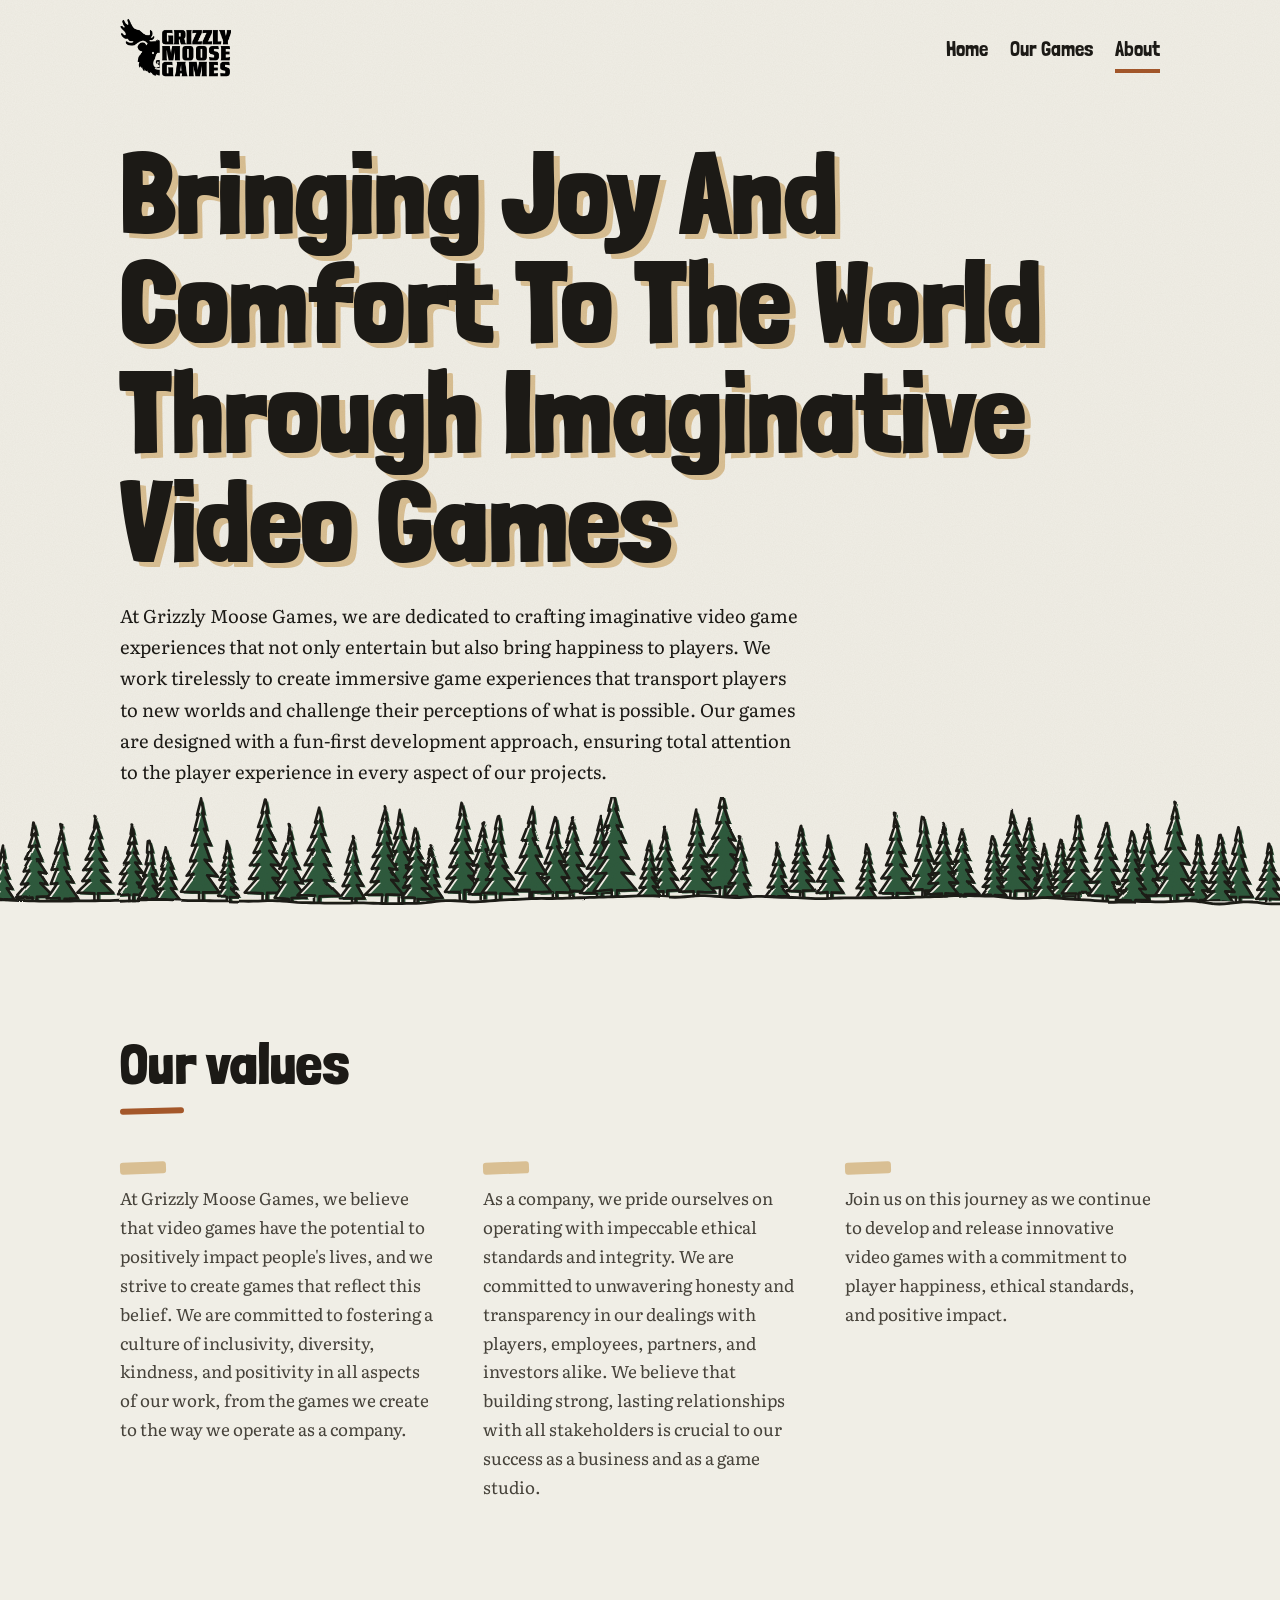
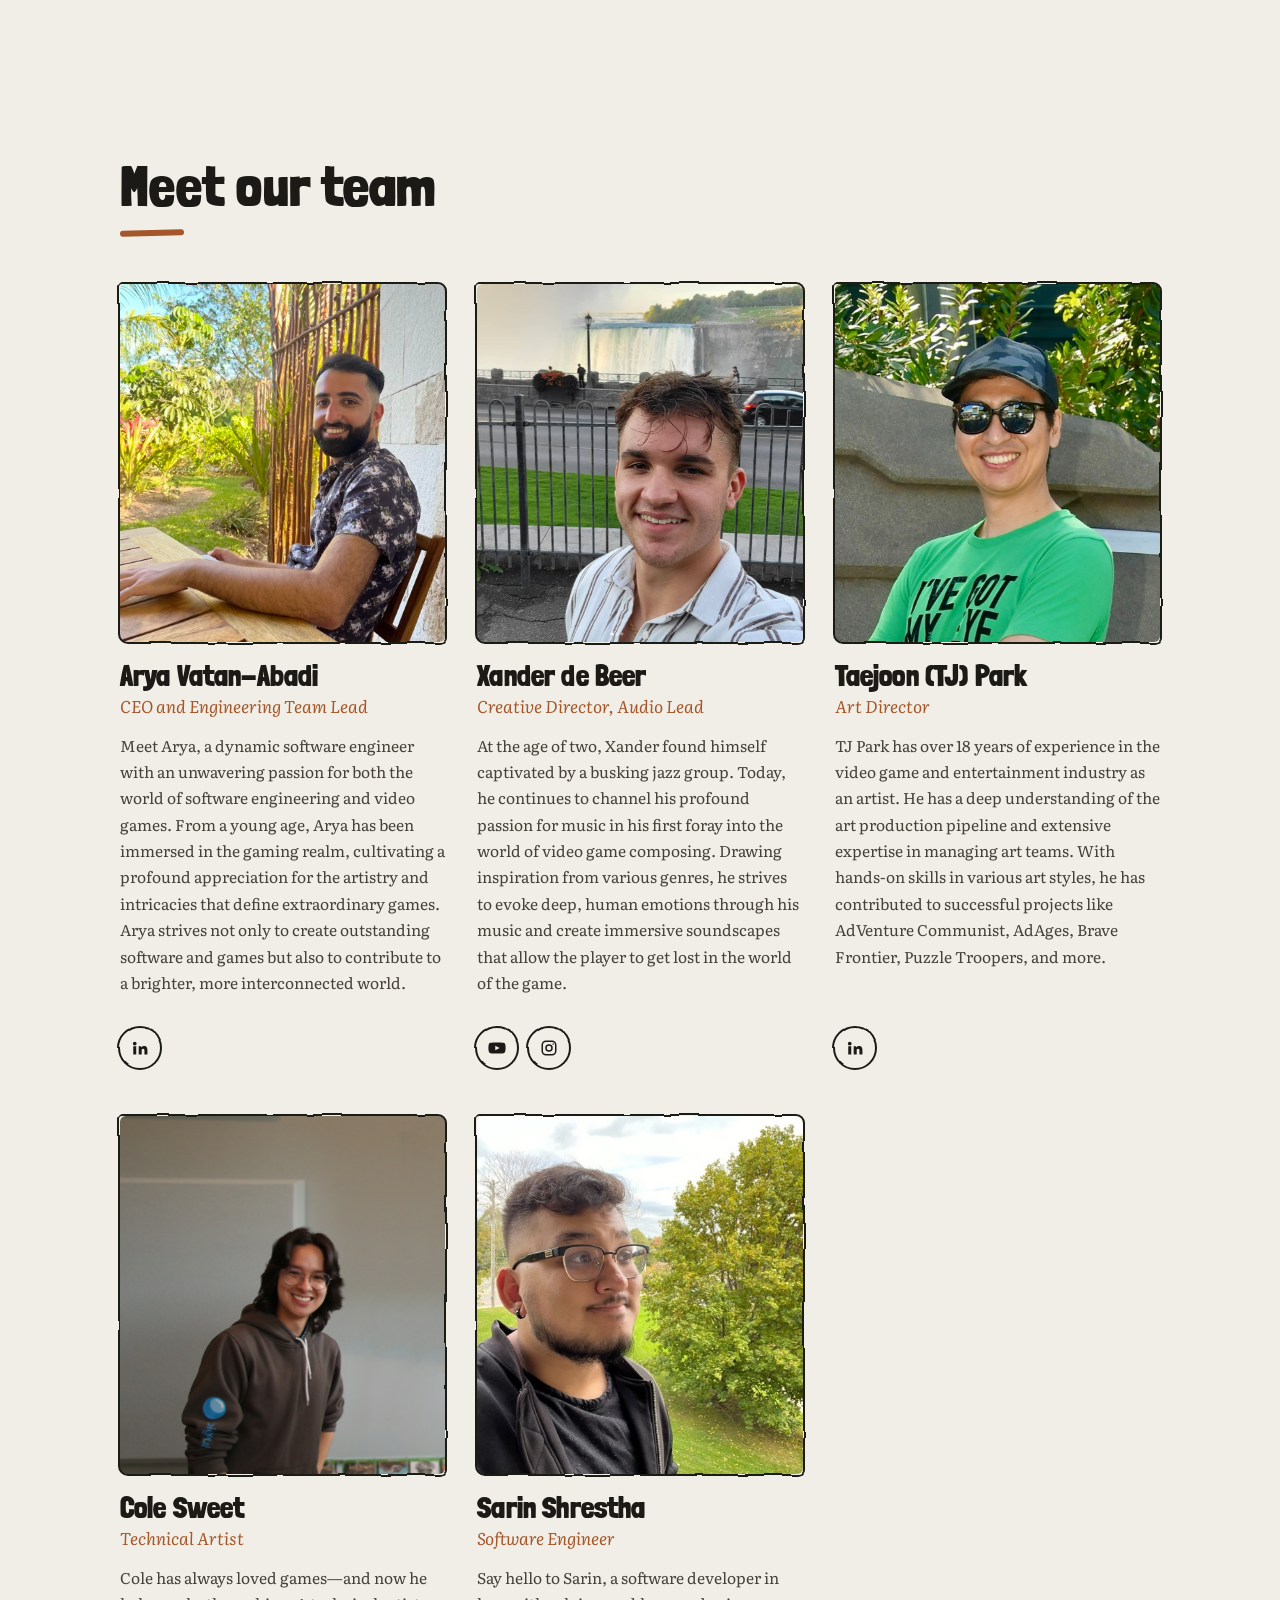
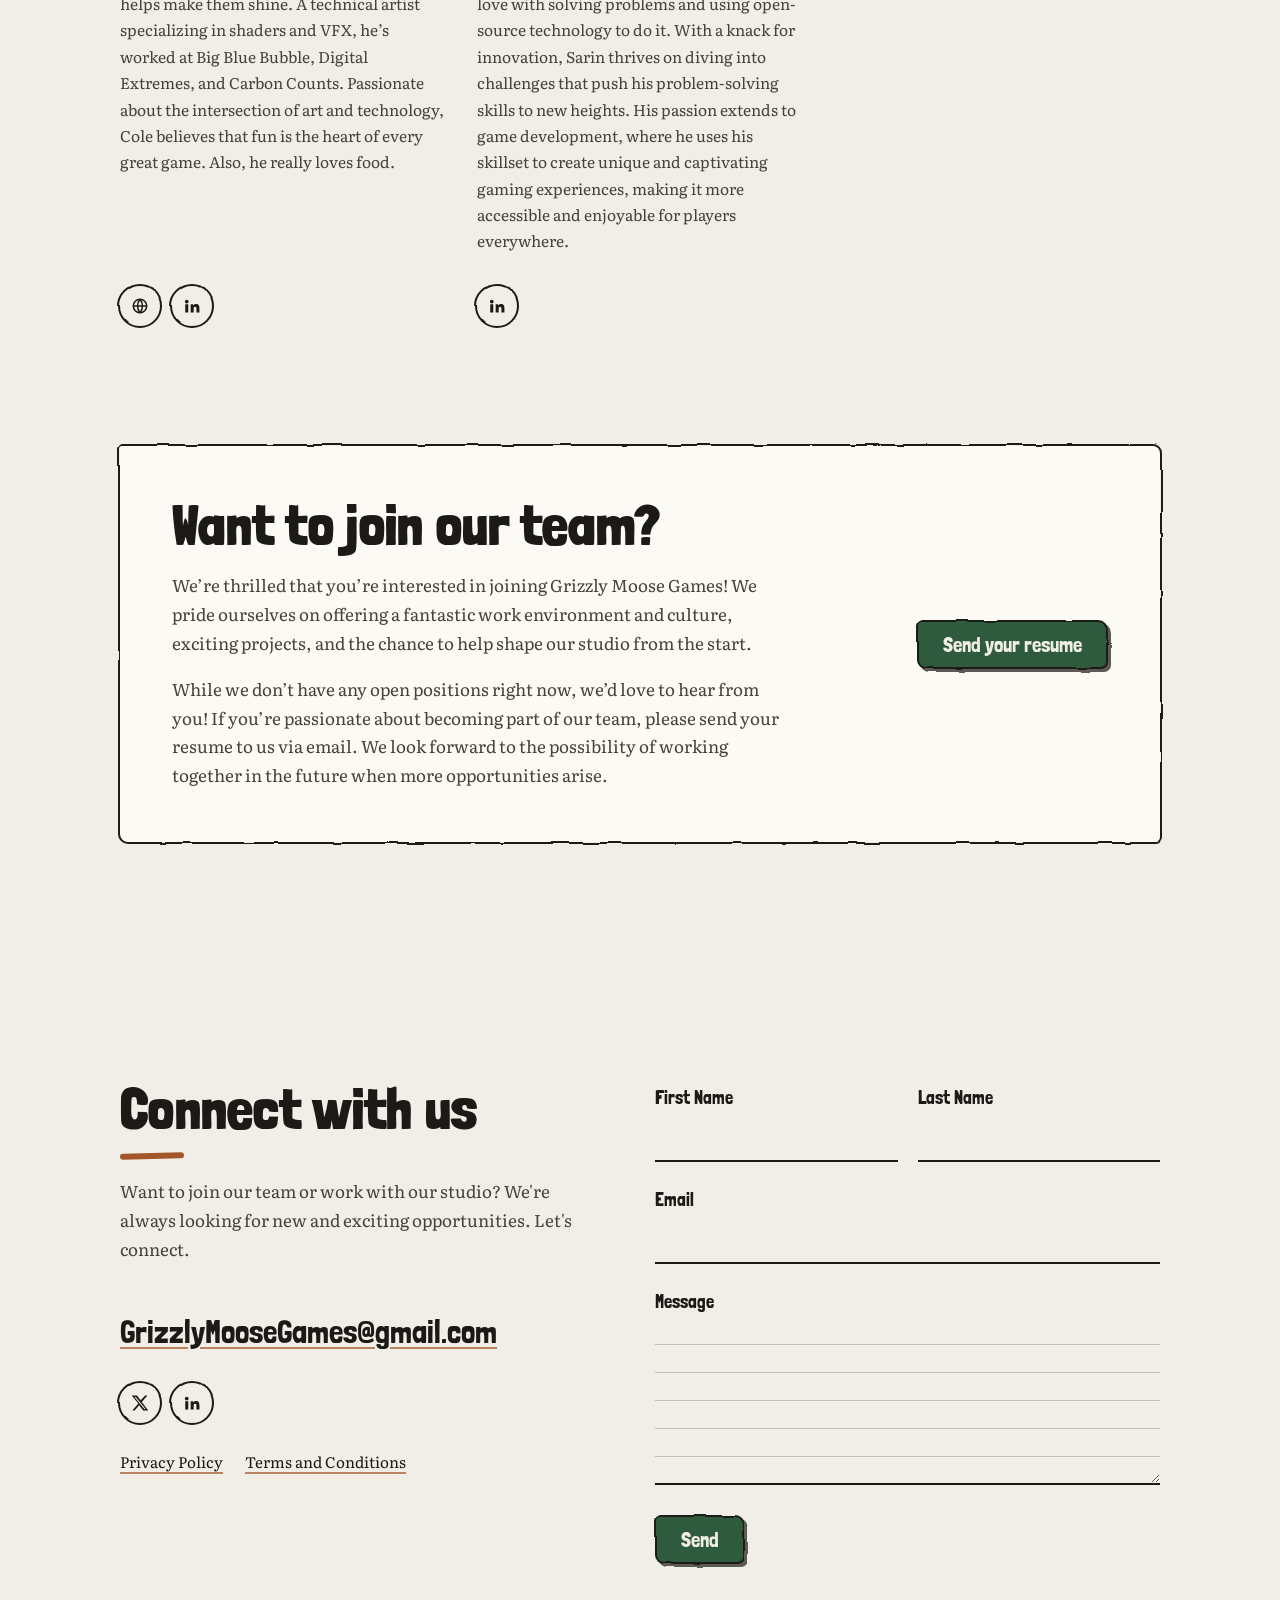
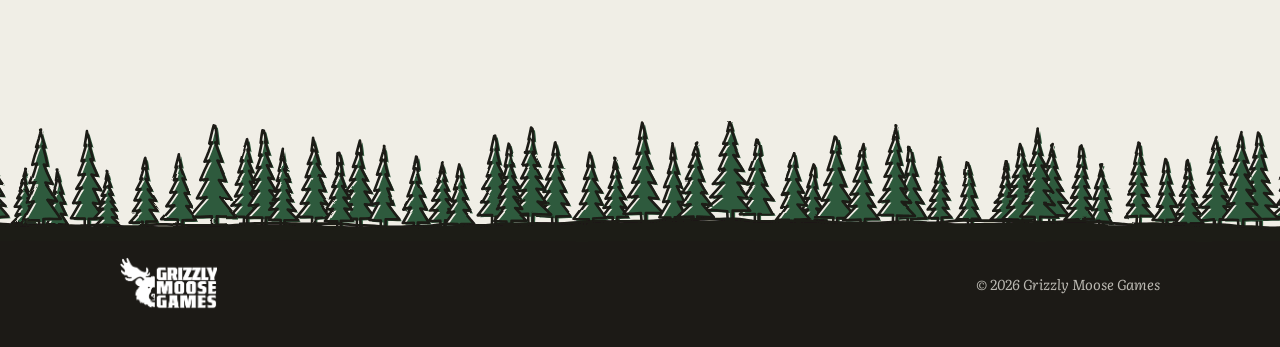
==== about.html @ a8cc690f "Add hand-drawn studio website Static HTML/CSS/JS rebuild of the Grizzly Moose Games site with all ex" ====
<!doctype html>
<html lang="en">
<head>
<meta charset="utf-8">
<meta name="viewport" content="width=device-width, initial-scale=1, viewport-fit=cover">
<title>About | Grizzly Moose Games</title>
<meta name="description" content="Meet the team behind Grizzly Moose Games and BioRogue.">
<link rel="icon" href="assets/img/gm-icon.png">
<link rel="preconnect" href="https://fonts.googleapis.com">
<link rel="preconnect" href="https://fonts.gstatic.com" crossorigin>
<link rel="stylesheet" href="https://fonts.googleapis.com/css2?family=Literata:ital,opsz,wght@0,7..72,400;1,7..72,400&family=Londrina+Solid:wght@400;900&display=swap">
<link rel="stylesheet" href="css/style.css">
</head>
<body>
<svg class="defs" aria-hidden="true" focusable="false">
  <filter id="wobble"><feTurbulence type="fractalNoise" baseFrequency="0.035" numOctaves="2" seed="4" result="n"/><feDisplacementMap in="SourceGraphic" in2="n" scale="3.5" xChannelSelector="R" yChannelSelector="G"/></filter>
  <filter id="wobble-soft"><feTurbulence type="fractalNoise" baseFrequency="0.02" numOctaves="2" seed="9" result="n"/><feDisplacementMap in="SourceGraphic" in2="n" scale="2.5" xChannelSelector="R" yChannelSelector="G"/></filter>
</svg>
<header class="site-header">
  <div class="wrap">
    <a class="brand" href="index.html"><img class="lockup" src="assets/img/gm-lockup.png" alt="Grizzly Moose Games" width="796" height="444"></a>
    <nav class="nav" aria-label="Main"><a href="index.html">Home</a><a href="games.html">Our Games</a><a href="about.html" aria-current="page">About</a></nav>
  </div>
</header>
<main>
<section class="page-hero">
  <canvas class="strip" data-draw="strip" data-ground="paper" data-seed="17" aria-hidden="true"></canvas>
  <div class="wrap">
    <h1 class="misprint">Bringing Joy And Comfort To The World Through Imaginative Video Games</h1>
    <p class="lede">At Grizzly Moose Games, we are dedicated to crafting imaginative video game experiences that not only entertain but also bring happiness to players. We work tirelessly to create immersive game experiences that transport players to new worlds and challenge their perceptions of what is possible. Our games are designed with a fun-first development approach, ensuring total attention to the player experience in every aspect of our projects.</p>
  </div>
</section>

<section class="section">
  <div class="wrap">
    <div class="section-head"><h2 class="squiggle">Our values</h2></div>
    <div class="values">
      <p>At Grizzly Moose Games, we believe that video games have the potential to positively impact people's lives, and we strive to create games that reflect this belief. We are committed to fostering a culture of inclusivity, diversity, kindness, and positivity in all aspects of our work, from the games we create to the way we operate as a company.</p>
      <p>As a company, we pride ourselves on operating with impeccable ethical standards and integrity. We are committed to unwavering honesty and transparency in our dealings with players, employees, partners, and investors alike. We believe that building strong, lasting relationships with all stakeholders is crucial to our success as a business and as a game studio.</p>
      <p>Join us on this journey as we continue to develop and release innovative video games with a commitment to player happiness, ethical standards, and positive impact.</p>
    </div>
  </div>
</section>

<section class="section">
  <div class="wrap">
    <div class="section-head"><h2 class="squiggle">Meet our team</h2></div>
    <div class="team">
      <article class="member">
        <div class="member-photo ink"><img src="assets/img/team-arya.jpg" alt="Arya Vatan-Abadi" loading="lazy"></div>
        <h3>Arya Vatan-Abadi</h3><div class="role">CEO and Engineering Team Lead</div><p>Meet Arya, a dynamic software engineer with an unwavering passion for both the world of software engineering and video games. From a young age, Arya has been immersed in the gaming realm, cultivating a profound appreciation for the artistry and intricacies that define extraordinary games. Arya strives not only to create outstanding software and games but also to contribute to a brighter, more interconnected world.</p>
        <div class="socials"><a class="ink" href="https://www.linkedin.com/in/aryavatanabadi/" target="_blank" rel="noopener" aria-label="LinkedIn"><svg viewBox="0 0 24 24" fill="currentColor" aria-hidden="true"><path d="M4.98 3.5a2.5 2.5 0 1 1 0 5 2.5 2.5 0 0 1 0-5ZM3 9.75h4v11H3v-11Zm6.5 0h3.8v1.5h.05c.53-.95 1.83-1.95 3.77-1.95 4.03 0 4.78 2.55 4.78 5.87v5.58h-4v-4.95c0-1.18-.02-2.7-1.7-2.7-1.7 0-1.95 1.28-1.95 2.6v5.05h-4v-11Z"/></svg></a></div>
      </article>
      <article class="member">
        <div class="member-photo ink"><img src="assets/img/team-xander.png" alt="Xander de Beer" loading="lazy"></div>
        <h3>Xander de Beer</h3><div class="role">Creative Director, Audio Lead</div><p>At the age of two, Xander found himself captivated by a busking jazz group. Today, he continues to channel his profound passion for music in his first foray into the world of video game composing. Drawing inspiration from various genres, he strives to evoke deep, human emotions through his music and create immersive soundscapes that allow the player to get lost in the world of the game.</p>
        <div class="socials"><a class="ink" href="https://www.youtube.com/channel/UC2Bk8kvkCJCMJzEt7IFEXAg" target="_blank" rel="noopener" aria-label="YouTube"><svg viewBox="0 0 24 24" fill="currentColor" aria-hidden="true"><path d="M23 7.2a3 3 0 0 0-2.1-2.1C19 4.6 12 4.6 12 4.6s-7 0-8.9.5A3 3 0 0 0 1 7.2 31 31 0 0 0 .5 12a31 31 0 0 0 .5 4.8 3 3 0 0 0 2.1 2.1c1.9.5 8.9.5 8.9.5s7 0 8.9-.5a3 3 0 0 0 2.1-2.1c.4-1.6.5-4.8.5-4.8s0-3.2-.5-4.8ZM9.7 15V9l5.8 3-5.8 3Z"/></svg></a><a class="ink" href="https://www.instagram.com/xanderdebeer/" target="_blank" rel="noopener" aria-label="Instagram"><svg viewBox="0 0 24 24" fill="none" stroke="currentColor" stroke-width="2" aria-hidden="true"><rect x="3" y="3" width="18" height="18" rx="5"/><circle cx="12" cy="12" r="4"/><circle cx="17.5" cy="6.5" r="1" fill="currentColor" stroke="none"/></svg></a></div>
      </article>
      <article class="member">
        <div class="member-photo ink"><img src="assets/img/team-tj.jpg" alt="Taejoon (TJ) Park" loading="lazy"></div>
        <h3>Taejoon (TJ) Park</h3><div class="role">Art Director</div><p>TJ Park has over 18 years of experience in the video game and entertainment industry as an artist. He has a deep understanding of the art production pipeline and extensive expertise in managing art teams. With hands-on skills in various art styles, he has contributed to successful projects like AdVenture Communist, AdAges, Brave Frontier, Puzzle Troopers, and more.</p>
        <div class="socials"><a class="ink" href="https://www.linkedin.com/in/taejoon-park-90884813/" target="_blank" rel="noopener" aria-label="LinkedIn"><svg viewBox="0 0 24 24" fill="currentColor" aria-hidden="true"><path d="M4.98 3.5a2.5 2.5 0 1 1 0 5 2.5 2.5 0 0 1 0-5ZM3 9.75h4v11H3v-11Zm6.5 0h3.8v1.5h.05c.53-.95 1.83-1.95 3.77-1.95 4.03 0 4.78 2.55 4.78 5.87v5.58h-4v-4.95c0-1.18-.02-2.7-1.7-2.7-1.7 0-1.95 1.28-1.95 2.6v5.05h-4v-11Z"/></svg></a></div>
      </article>
      <article class="member">
        <div class="member-photo ink"><img src="assets/img/team-cole.png" alt="Cole Sweet" loading="lazy"></div>
        <h3>Cole Sweet</h3><div class="role">Technical Artist</div><p>Cole has always loved games&mdash;and now he helps make them shine. A technical artist specializing in shaders and VFX, he&rsquo;s worked at Big Blue Bubble, Digital Extremes, and Carbon Counts. Passionate about the intersection of art and technology, Cole believes that fun is the heart of every great game. Also, he really loves food.</p>
        <div class="socials"><a class="ink" href="https://www.colesweet.ca/" target="_blank" rel="noopener" aria-label="Website"><svg viewBox="0 0 24 24" fill="none" stroke="currentColor" stroke-width="2" aria-hidden="true"><circle cx="12" cy="12" r="9"/><path d="M3 12h18M12 3a14 14 0 0 1 0 18M12 3a14 14 0 0 0 0 18"/></svg></a><a class="ink" href="https://www.linkedin.com/in/cole-sweet/" target="_blank" rel="noopener" aria-label="LinkedIn"><svg viewBox="0 0 24 24" fill="currentColor" aria-hidden="true"><path d="M4.98 3.5a2.5 2.5 0 1 1 0 5 2.5 2.5 0 0 1 0-5ZM3 9.75h4v11H3v-11Zm6.5 0h3.8v1.5h.05c.53-.95 1.83-1.95 3.77-1.95 4.03 0 4.78 2.55 4.78 5.87v5.58h-4v-4.95c0-1.18-.02-2.7-1.7-2.7-1.7 0-1.95 1.28-1.95 2.6v5.05h-4v-11Z"/></svg></a></div>
      </article>
      <article class="member">
        <div class="member-photo ink"><img src="assets/img/team-sarin.jpg" alt="Sarin Shrestha" loading="lazy"></div>
        <h3>Sarin Shrestha</h3><div class="role">Software Engineer</div><p>Say hello to Sarin, a software developer in love with solving problems and using open-source technology to do it. With a knack for innovation, Sarin thrives on diving into challenges that push his problem-solving skills to new heights. His passion extends to game development, where he uses his skillset to create unique and captivating gaming experiences, making it more accessible and enjoyable for players everywhere.</p>
        <div class="socials"><a class="ink" href="https://www.linkedin.com/in/sarinshrestha/" target="_blank" rel="noopener" aria-label="LinkedIn"><svg viewBox="0 0 24 24" fill="currentColor" aria-hidden="true"><path d="M4.98 3.5a2.5 2.5 0 1 1 0 5 2.5 2.5 0 0 1 0-5ZM3 9.75h4v11H3v-11Zm6.5 0h3.8v1.5h.05c.53-.95 1.83-1.95 3.77-1.95 4.03 0 4.78 2.55 4.78 5.87v5.58h-4v-4.95c0-1.18-.02-2.7-1.7-2.7-1.7 0-1.95 1.28-1.95 2.6v5.05h-4v-11Z"/></svg></a></div>
      </article>
    </div>
  </div>
</section>

<section class="section" style="padding-top:0">
  <div class="wrap">
    <div class="join-box ink">
      <div>
        <h2>Want to join our team?</h2>
        <p>We&rsquo;re thrilled that you&rsquo;re interested in joining Grizzly Moose Games! We pride ourselves on offering a fantastic work environment and culture, exciting projects, and the chance to help shape our studio from the start.</p>
        <p>While we don&rsquo;t have any open positions right now, we&rsquo;d love to hear from you! If you&rsquo;re passionate about becoming part of our team, please send your resume to us via email. We look forward to the possibility of working together in the future when more opportunities arise.</p>
      </div>
      <a class="btn" href="mailto:GrizzlyMooseGames@gmail.com?subject=Resume">Send your resume</a>
    </div>
  </div>
</section>
</main>
<section class="section" id="contact">
  <div class="wrap contact">
    <div>
      <h2 class="squiggle">Connect with us</h2>
      <p style="margin-top:18px">Want to join our team or work with our studio? We're always looking for new and exciting opportunities. Let's connect.</p>
      <a class="contact-email" href="mailto:GrizzlyMooseGames@gmail.com">GrizzlyMooseGames@gmail.com</a>
      <div class="socials"><a class="ink" href="https://twitter.com/TheGrizzlyMoose" target="_blank" rel="noopener" aria-label="X / Twitter"><svg viewBox="0 0 24 24" fill="currentColor" aria-hidden="true"><path d="M18.9 2H22l-7.6 8.7L23 22h-6.8l-5.3-6.9L4.8 22H1.7l8.1-9.3L1 2h7l4.8 6.3L18.9 2Zm-1.2 18h1.7L6.4 3.9H4.6L17.7 20Z"/></svg></a><a class="ink" href="https://www.linkedin.com/company/grizzly-moose-games/" target="_blank" rel="noopener" aria-label="LinkedIn"><svg viewBox="0 0 24 24" fill="currentColor" aria-hidden="true"><path d="M4.98 3.5a2.5 2.5 0 1 1 0 5 2.5 2.5 0 0 1 0-5ZM3 9.75h4v11H3v-11Zm6.5 0h3.8v1.5h.05c.53-.95 1.83-1.95 3.77-1.95 4.03 0 4.78 2.55 4.78 5.87v5.58h-4v-4.95c0-1.18-.02-2.7-1.7-2.7-1.7 0-1.95 1.28-1.95 2.6v5.05h-4v-11Z"/></svg></a></div>
      <div class="legal">
        <a href="https://drive.google.com/file/d/1nduabUN6V4QkfS0KIW_CZJ2iCi3Cf-N0/view?usp=sharing" target="_blank" rel="noopener">Privacy Policy</a>
        <a href="https://drive.google.com/file/d/1UUNl7Hhsi6tNqllL0GQW7Ek-KekqwpAL/view?usp=sharing" target="_blank" rel="noopener">Terms and Conditions</a>
      </div>
    </div>
    <form class="contact-form" data-form="contact">
      <div><label for="cf-first">First Name</label><input class="field" id="cf-first" name="first" autocomplete="given-name"></div>
      <div><label for="cf-last">Last Name</label><input class="field" id="cf-last" name="last" autocomplete="family-name"></div>
      <div class="full"><label for="cf-email">Email</label><input class="field" id="cf-email" name="email" type="email" required autocomplete="email"></div>
      <div class="full"><label for="cf-msg">Message</label><textarea class="field" id="cf-msg" name="message" required></textarea></div>
      <div class="full"><button class="btn" type="submit">Send</button><p class="form-note" role="status"></p></div>
    </form>
  </div>
</section>
<footer class="site-footer">
  <canvas class="strip" data-draw="strip" data-ground="ink" data-seed="31" aria-hidden="true"></canvas>
  <div class="footer-base">
    <div class="wrap">
      <a class="brand" href="index.html"><img class="lockup" src="assets/img/gm-lockup.png" alt="Grizzly Moose Games" width="796" height="444"></a>
      <small>&copy; <span id="year">2026</span> Grizzly Moose Games</small>
    </div>
  </div>
</footer>
<script src="js/main.js"></script>
</body>
</html>
---- css/style.css ----
/* Grizzly Moose Games — inked field sketchbook
   Layout: paper ground, black ink outlines and flat spot colours printed slightly
   off-register, taken from the hand-drawn moose logo. One look, light only. */

:root {
  color-scheme: light;
  --paper: #f0eee6;
  --paper-2: #e5e2d4;
  --ink: #1c1a16;
  --ink-soft: #46423a;
  --spruce: #2e5a3c;
  --spruce-light: #7fa67a;
  --mountain: #a9bdb8;
  --snow: #fbfaf4;
  --antler: #d9bf93;
  --rust: #a4572a;

  --display: "Londrina Solid", "Arial Black", Impact, sans-serif;
  --body: "Literata", Georgia, "Times New Roman", serif;

  --max: 1120px;
  --gutter: clamp(16px, 4vw, 40px);
  --scene: clamp(220px, 32vw, 400px);
}

*, *::before, *::after { box-sizing: border-box; }

body {
  margin: 0;
  background: var(--paper);
  color: var(--ink);
  font-family: var(--body);
  font-size: 1.0625rem;
  line-height: 1.7;
  overflow-x: hidden;
}

/* Paper grain */
body::after {
  content: ""; position: fixed; inset: 0; pointer-events: none; z-index: 100;
  opacity: 0.18; mix-blend-mode: multiply;
  background-image: url("data:image/svg+xml,%3Csvg xmlns='http://www.w3.org/2000/svg' width='240' height='240'%3E%3Cfilter id='p'%3E%3CfeTurbulence type='fractalNoise' baseFrequency='0.9' numOctaves='2' stitchTiles='stitch'/%3E%3CfeColorMatrix values='0 0 0 0 0.5 0 0 0 0 0.45 0 0 0 0 0.38 0 0 0 0.55 0'/%3E%3C/filter%3E%3Crect width='100%25' height='100%25' filter='url(%23p)'/%3E%3C/svg%3E");
}

.defs { position: absolute; width: 0; height: 0; }

img { max-width: 100%; height: auto; display: block; }
a { color: var(--ink); text-decoration: underline; text-decoration-color: color-mix(in srgb, var(--rust) 70%, transparent); text-decoration-thickness: 2px; text-underline-offset: 4px; }
a:hover { color: var(--rust); }
:focus-visible { outline: 3px solid var(--rust); outline-offset: 3px; }

.wrap { width: 100%; max-width: var(--max); margin: 0 auto; padding-inline: var(--gutter); }

/* ---------- Type ---------- */
h1, h2, h3 { font-family: var(--display); font-weight: 900; line-height: 0.95; margin: 0; text-wrap: balance; letter-spacing: 0.005em; }
h1 { font-size: clamp(3.4rem, 10vw, 7.2rem); }
h2 { font-size: clamp(2.4rem, 5.5vw, 3.6rem); }
h3 { font-size: clamp(1.5rem, 2.4vw, 1.85rem); font-weight: 400; }
p { margin: 0 0 1em; color: var(--ink-soft); max-width: 62ch; }
p:last-child { margin-bottom: 0; }

/* Spot colour printed a hair off the black, like the logo */
.misprint { text-shadow: 0.05em 0.045em 0 var(--antler); }

/* Hand-drawn squiggle under section headings */
.squiggle::after {
  content: ""; display: block; width: 64px; height: 6px; margin-top: 16px;
  background: var(--rust); border-radius: 3px; transform: rotate(-1.5deg);
}

/* Hand-inked outline: the border lives on a pseudo-element run through the wobble filter */
.ink { position: relative; }
.ink::before {
  content: ""; position: absolute; inset: -2px; pointer-events: none; z-index: 2;
  border: 2.5px solid var(--ink); border-radius: 5px 9px 6px 10px;
  filter: url(#wobble);
}

/* ---------- Header ---------- */
.site-header { position: relative; z-index: 5; padding-top: env(safe-area-inset-top, 0px); }
.site-header .wrap { display: flex; align-items: center; justify-content: space-between; flex-wrap: wrap; gap: 6px 24px; padding-block: 18px; }
.brand { display: flex; align-items: center; gap: 10px; color: var(--ink); text-decoration: none; }
.brand img { width: 52px; height: 52px; }
.brand span { font-family: var(--display); font-weight: 900; font-size: 1.5rem; line-height: 1; }
.brand:hover { color: var(--ink); }

.nav { display: flex; gap: 22px; }
.nav a { font-family: var(--display); font-size: 1.3rem; color: var(--ink); text-decoration: none; padding-block: 6px; }
.nav a:hover { color: var(--rust); }
.nav a[aria-current="page"] { box-shadow: inset 0 -4px 0 var(--rust); }

/* ---------- Home hero: the moose peeks out of the treeline ---------- */
.hero { position: relative; isolation: isolate; padding-block: 36px var(--scene); }
.hero .wrap { position: relative; z-index: 3; }
.scene-back { position: absolute; inset: 0; width: 100%; height: 100%; z-index: 0; filter: url(#wobble-soft); }
.scene-front { position: absolute; left: 0; right: 0; bottom: 0; width: 100%; height: calc(var(--scene) * 0.62); z-index: 2; filter: url(#wobble-soft); }
.hero h1 { max-width: 12ch; }
.hero-copy { margin-top: 28px; font-size: 1.15rem; max-width: 56ch; color: var(--ink); }

.signup { margin-top: 30px; max-width: 540px; }
.signup > p { color: var(--ink); margin-bottom: 10px; font-style: italic; }
.signup-row { display: flex; gap: 14px; align-items: flex-end; }
@media (max-width: 520px) { .signup-row { flex-direction: column; align-items: stretch; } }

/* ---------- Sub-page heroes ---------- */
.page-hero { position: relative; isolation: isolate; padding-block: 40px 130px; }
.page-hero .lede { margin-top: 24px; font-size: 1.15rem; color: var(--ink); }
.strip { position: absolute; left: 0; right: 0; bottom: 0; width: 100%; height: 120px; filter: url(#wobble-soft); }

/* ---------- Buttons & forms ---------- */
.btn {
  position: relative; isolation: isolate;
  display: inline-flex; align-items: center; justify-content: center;
  font-family: var(--display); font-size: 1.3rem; line-height: 1;
  color: var(--paper); background: none; border: 0;
  padding: 15px 26px 13px; cursor: pointer; text-decoration: none;
  white-space: nowrap;
  transition: transform 0.12s;
}
.btn::before {
  content: ""; position: absolute; inset: 0; z-index: -1;
  background: var(--spruce); border: 2.5px solid var(--ink); border-radius: 6px 10px 7px 9px;
  filter: url(#wobble) drop-shadow(3px 3px 0 var(--ink));
}
.btn:hover { color: var(--paper); transform: translate(-1px, -2px) rotate(-0.6deg); }
.btn:active { transform: translate(1px, 1px); }
.btn-paper { color: var(--ink); }
.btn-paper::before { background: var(--snow); }
.btn-paper:hover { color: var(--ink); }
@media (prefers-reduced-motion: reduce) { .btn, .btn:hover { transition: none; transform: none; } }

/* Fields are lines to write on */
.field {
  width: 100%; min-width: 0;
  font: inherit; font-size: 1.05rem; color: var(--ink);
  background: transparent; border: 0; border-bottom: 2.5px solid var(--ink); border-radius: 0;
  padding: 10px 2px 8px;
}
.field::placeholder { color: var(--ink-soft); opacity: 0.55; font-style: italic; }
.field:focus { outline: none; border-bottom-color: var(--rust); background: color-mix(in srgb, var(--antler) 22%, transparent); }
textarea.field {
  min-height: 168px; resize: vertical; line-height: 28px; padding-top: 2px;
  background: repeating-linear-gradient(transparent 0 27px, color-mix(in srgb, var(--ink) 22%, transparent) 27px 28px);
}
.form-note { font-style: italic; color: var(--rust); margin: 12px 0 0; min-height: 1.5em; }

/* ---------- Sections ---------- */
.section { padding-block: clamp(70px, 10vw, 120px); }
.section-head { margin-bottom: 48px; max-width: 700px; }
.section-head p { margin-top: 22px; font-size: 1.08rem; }

/* Services: three columns split by hand-ruled lines */
.services { display: grid; grid-template-columns: repeat(3, 1fr); gap: 0; }
.services--4 { grid-template-columns: repeat(2, 1fr); row-gap: 48px; }
.svc { position: relative; padding: 4px 30px 8px; min-width: 0; }
.svc + .svc::before {
  content: ""; position: absolute; left: 0; top: 0; bottom: 0; width: 0;
  border-left: 2px solid var(--ink); filter: url(#wobble);
}
.services > .svc:first-child, .services--4 > .svc:nth-child(odd) { padding-left: 0; }
.services--4 > .svc:nth-child(odd)::before { display: none; }
@media (max-width: 900px) {
  .services, .services--4 { grid-template-columns: 1fr; row-gap: 0; }
  .svc, .services--4 > .svc:nth-child(n) { padding: 32px 0; }
  .svc + .svc::before, .services--4 > .svc:nth-child(odd)::before { display: block; top: 0; left: 0; right: 0; bottom: auto; width: auto; height: 0; border-left: 0; border-top: 2px solid var(--ink); }
  .services > .svc:first-child { padding-top: 0; }
}
.svc-icon {
  width: 68px; height: 68px; margin-bottom: 18px;
  display: grid; place-items: center;
  border-radius: 50%; background: var(--antler);
}
.svc-icon svg { width: 42px; height: 42px; color: var(--ink); filter: url(#wobble); }
.svc h3 { margin-bottom: 10px; }
.svc .more { display: inline-block; margin-top: 12px; font-style: italic; }

.after-note { margin-top: 56px; display: flex; gap: 28px; align-items: center; flex-wrap: wrap; justify-content: space-between; }
.after-note p { min-width: 0; }

/* Spruce band with a hand-drawn top edge */
.band { position: relative; background: var(--spruce); color: var(--paper); margin-top: 40px; }
.band-edge { position: absolute; left: 0; right: 0; top: -26px; width: 100%; height: 28px; display: block; filter: url(#wobble); }
.band h2, .band p { color: var(--paper); }
.band p { opacity: 0.92; }
.band a { color: var(--paper); text-decoration-color: var(--antler); }
.band a:hover { color: var(--antler); }
.band .svc + .svc::before { border-color: color-mix(in srgb, var(--paper) 55%, transparent); }
.split { display: grid; grid-template-columns: 1.3fr 0.7fr; gap: clamp(30px, 6vw, 80px); align-items: center; }
.split > * { min-width: 0; }
@media (max-width: 820px) { .split { grid-template-columns: 1fr; } }
.crew { display: flex; justify-content: center; flex-wrap: wrap; padding-left: 18px; }
.crew img {
  width: clamp(72px, 9vw, 104px); height: clamp(72px, 9vw, 104px); margin-left: -18px;
  border-radius: 50%; object-fit: cover; border: 3px solid var(--ink);
  box-shadow: 3px 3px 0 var(--ink);
}

/* ---------- Games ---------- */
.games { display: flex; flex-direction: column; gap: clamp(64px, 9vw, 104px); }
.game { display: grid; grid-template-columns: 1.15fr 1fr; gap: clamp(28px, 5vw, 60px); align-items: center; }
.game > * { min-width: 0; }
.game:nth-child(even) .game-media { order: 2; }
@media (max-width: 860px) { .game { grid-template-columns: 1fr; } .game:nth-child(even) .game-media { order: 0; } }
.game-media { position: relative; }
.game-media > img, .art-stack > img:first-child { width: 100%; aspect-ratio: 16 / 9; object-fit: cover; border-radius: 6px; }
.art-stack { position: relative; }
.art-logo { position: absolute; left: 6%; bottom: 8%; width: 48%; filter: drop-shadow(0 3px 10px rgba(0, 0, 0, 0.6)); }
.game h3 { font-size: clamp(2.2rem, 4.5vw, 3.2rem); font-weight: 900; margin-bottom: 6px; }
.game .status { font-style: italic; color: var(--rust); margin-bottom: 16px; }
.game .links { display: flex; gap: 14px; flex-wrap: wrap; margin-top: 24px; }

/* ---------- About ---------- */
.values { display: grid; grid-template-columns: repeat(3, 1fr); gap: clamp(24px, 4vw, 48px); }
.values > p { min-width: 0; position: relative; padding-top: 22px; }
.values > p::before { content: ""; position: absolute; top: 0; left: 0; width: 46px; height: 12px; background: var(--antler); border-radius: 3px; transform: rotate(-2deg); }
@media (max-width: 860px) { .values { grid-template-columns: 1fr; } }

.team { display: grid; grid-template-columns: repeat(auto-fill, minmax(min(100%, 240px), 1fr)); gap: 48px 32px; }
.member { display: flex; flex-direction: column; min-width: 0; }
.member-photo { margin-bottom: 20px; }
.member-photo img { width: 100%; aspect-ratio: 4 / 4.4; object-fit: cover; border-radius: 6px; }
.member h3 { font-weight: 900; margin-bottom: 2px; }
.member .role { font-style: italic; color: var(--rust); margin-bottom: 12px; }
.member p { font-size: 0.97rem; }
.member .socials { margin-top: auto; padding-top: 16px; }

.join-box { padding: clamp(28px, 5vw, 52px); display: grid; grid-template-columns: 1fr auto; gap: 30px; align-items: center; background: var(--snow); }
.join-box > * { min-width: 0; }
.join-box h2 { margin-bottom: 18px; }
@media (max-width: 760px) { .join-box { grid-template-columns: 1fr; } }

/* ---------- Socials ---------- */
.socials { display: flex; gap: 12px; }
.socials a { width: 40px; height: 40px; display: grid; place-items: center; color: var(--ink); text-decoration: none; }
.socials a::before { border-radius: 50%; }
.socials a:hover { color: var(--rust); }
.socials svg { width: 18px; height: 18px; }

/* ---------- Contact ---------- */
.contact { display: grid; grid-template-columns: 1fr 1.1fr; gap: clamp(36px, 6vw, 84px); }
.contact > * { min-width: 0; }
@media (max-width: 860px) { .contact { grid-template-columns: 1fr; } }
.contact-email { display: inline-block; font-family: var(--display); font-size: clamp(1.4rem, 3.2vw, 2rem); margin: 24px 0; overflow-wrap: anywhere; }
.legal { display: flex; gap: 22px; flex-wrap: wrap; margin-top: 26px; font-size: 0.95rem; }

.contact-form { display: grid; grid-template-columns: 1fr 1fr; gap: 22px 20px; }
.contact-form .full { grid-column: 1 / -1; }
.contact-form label { display: block; font-family: var(--display); font-size: 1.15rem; }
@media (max-width: 520px) { .contact-form { grid-template-columns: 1fr; } }

/* ---------- Footer: treeline on an ink ground ---------- */
.site-footer { position: relative; isolation: isolate; padding-top: 120px; }
.site-footer .strip { top: 0; bottom: auto; }
.footer-base { background: var(--ink); color: var(--paper); padding-block: 18px 36px; margin-top: -2px; }
.footer-base .wrap { display: flex; justify-content: space-between; gap: 16px; flex-wrap: wrap; align-items: center; }
.footer-base .brand, .footer-base .brand:hover { color: var(--paper); }
.footer-base small { font-size: 0.9rem; font-style: italic; opacity: 0.75; }
.band a.btn-paper, .band a.btn-paper:hover { color: var(--ink); }

/* ---------- Studio lockup ---------- */
.brand .lockup { width: auto; height: 62px; }
.site-header.is-home .brand { visibility: hidden; }
.footer-base .brand .lockup { height: 54px; filter: invert(1); }
.hero-grid { display: grid; grid-template-columns: 1fr 1fr; gap: clamp(32px, 6vw, 88px); align-items: center; }
.hero-grid > * { min-width: 0; }
.hero-title { margin: 0; }
.hero-title img { width: 100%; max-width: 560px; }
.hero-text .hero-copy { margin-top: 0; }
@media (max-width: 860px) {
  .hero-grid { grid-template-columns: 1fr; }
  .hero-title img { max-width: 420px; }
}
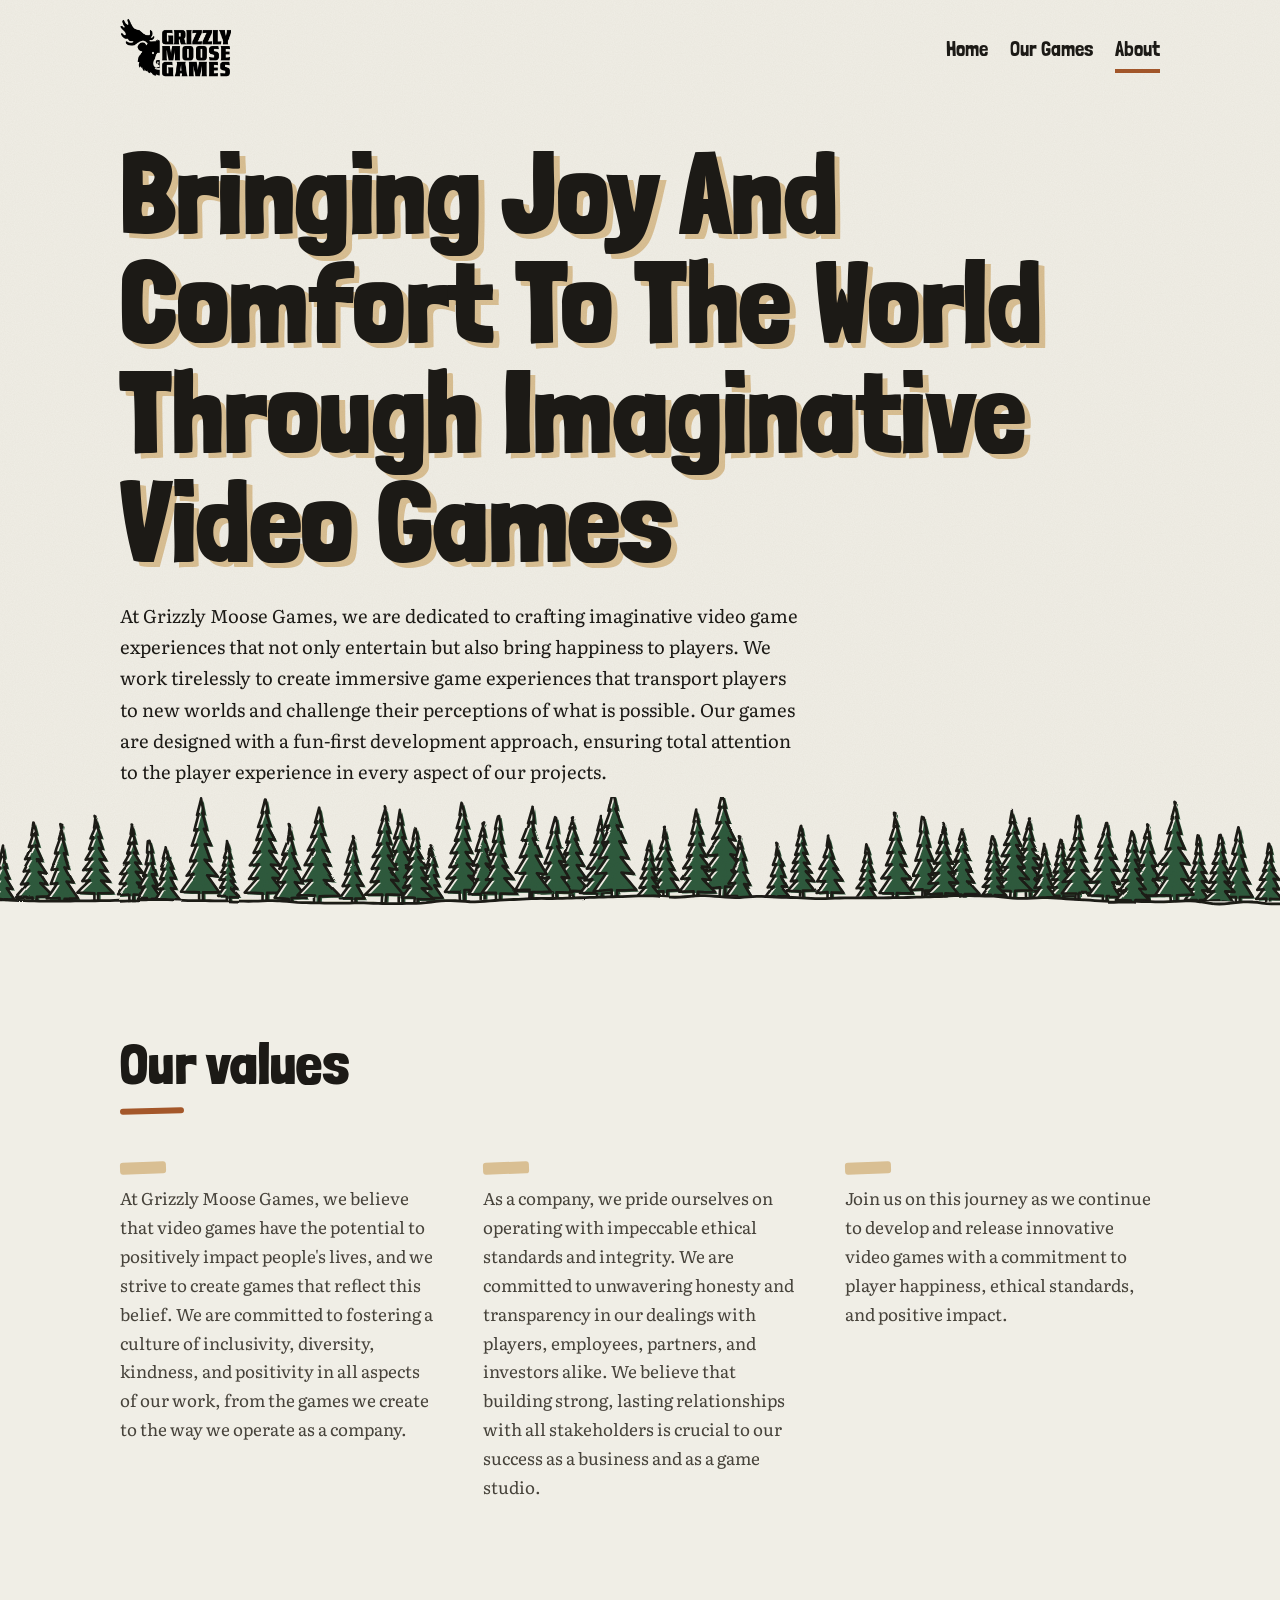
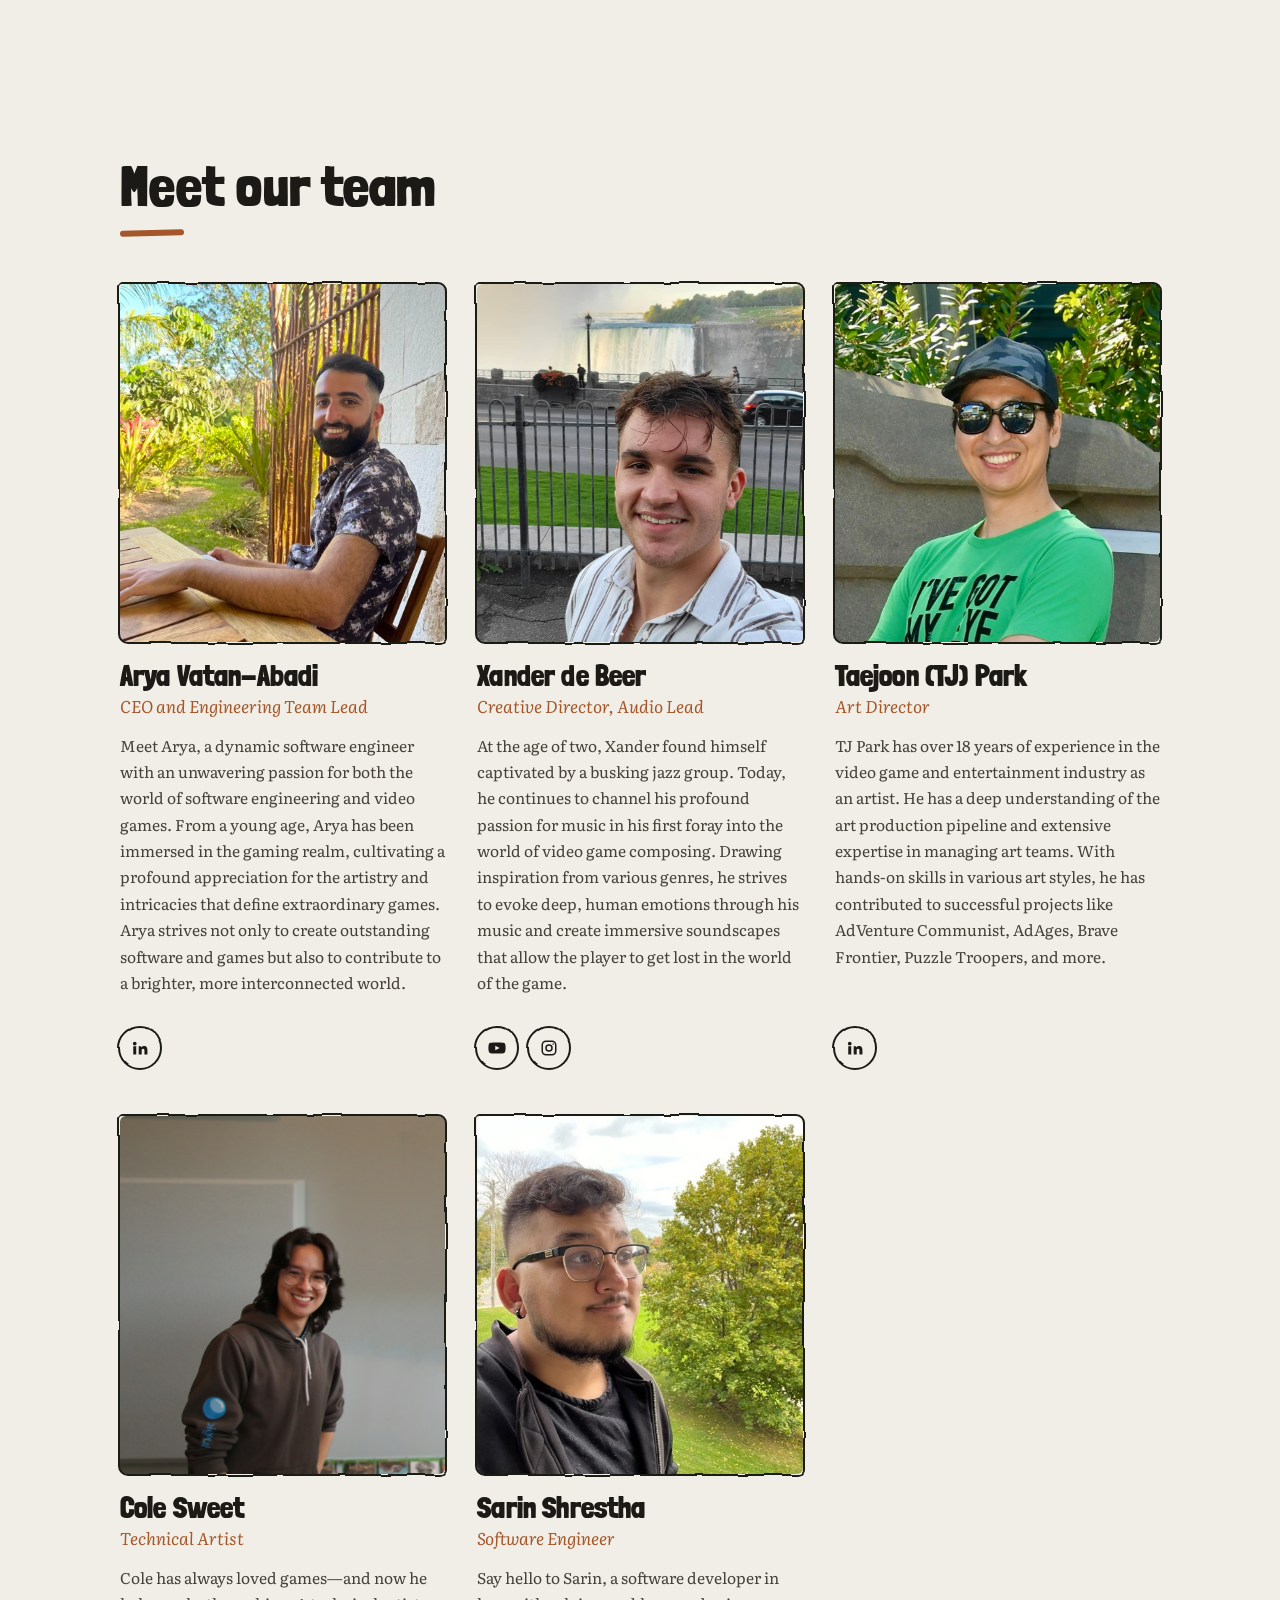
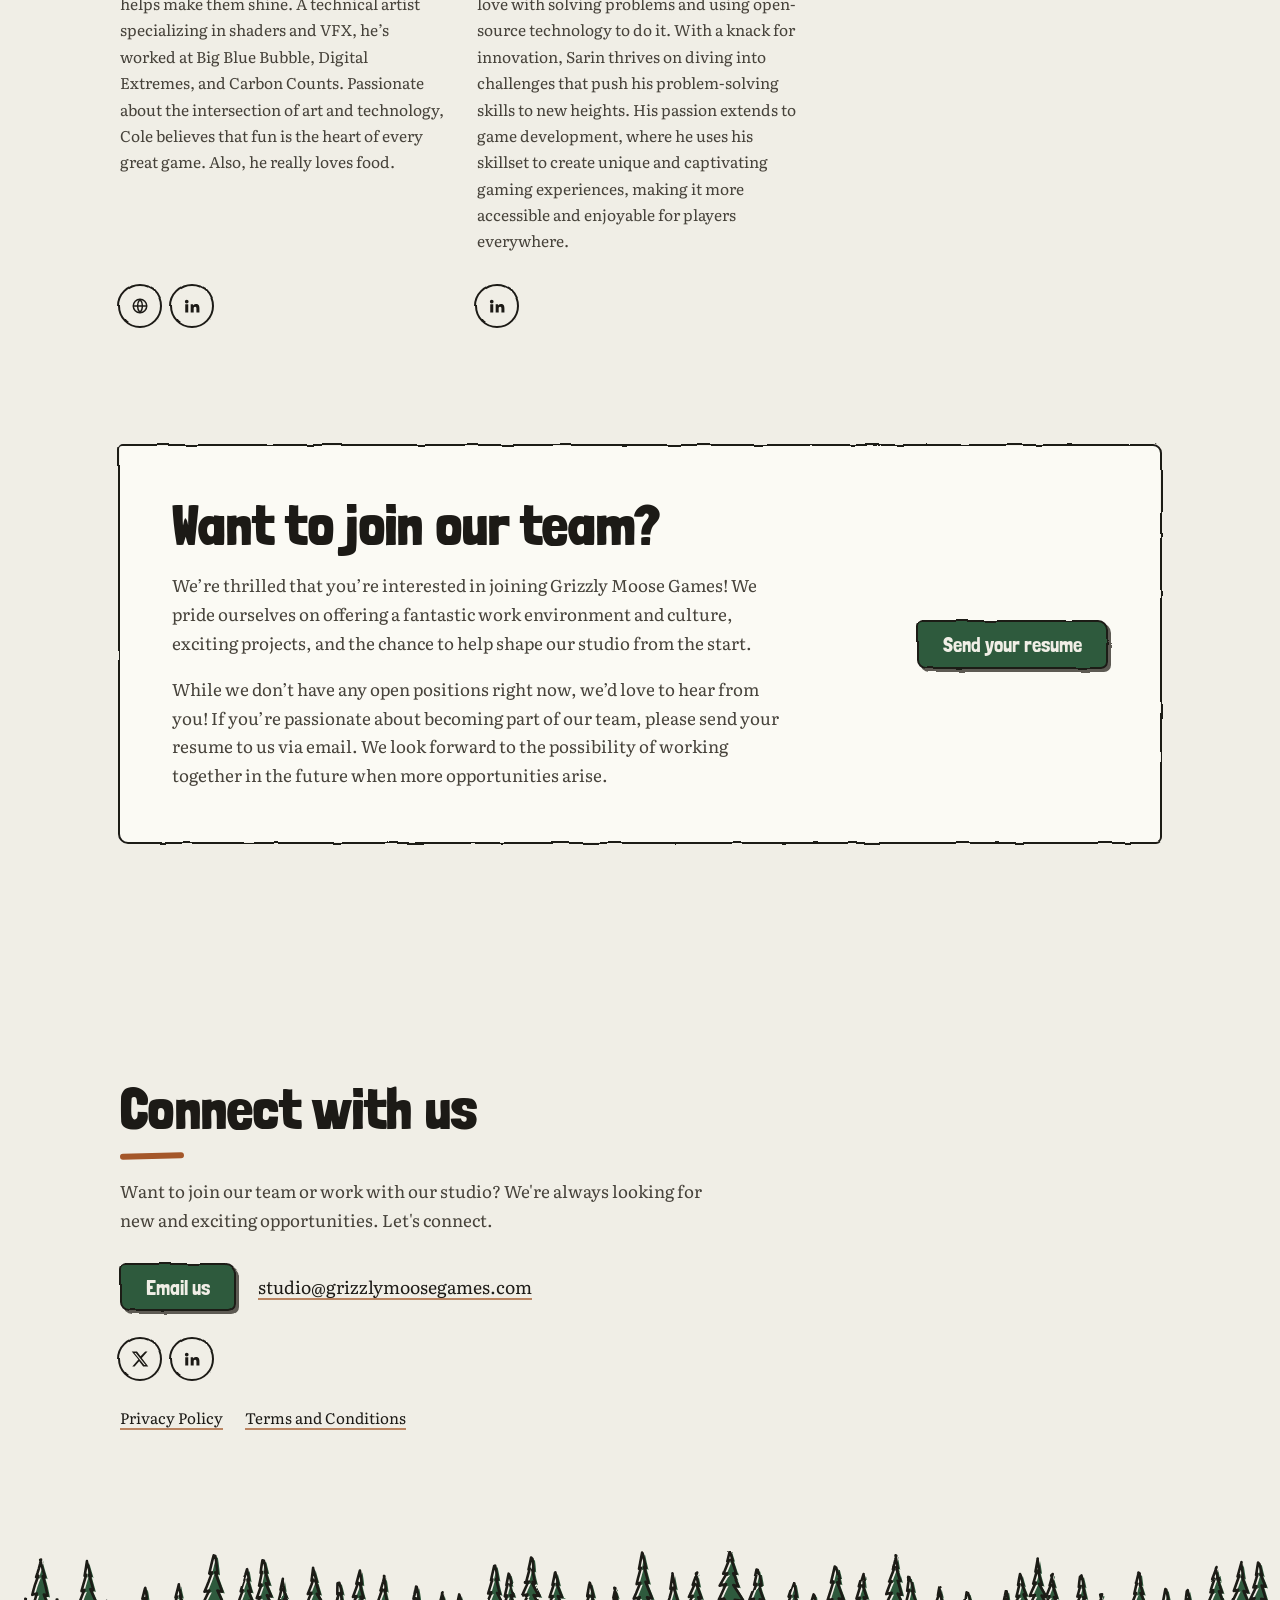
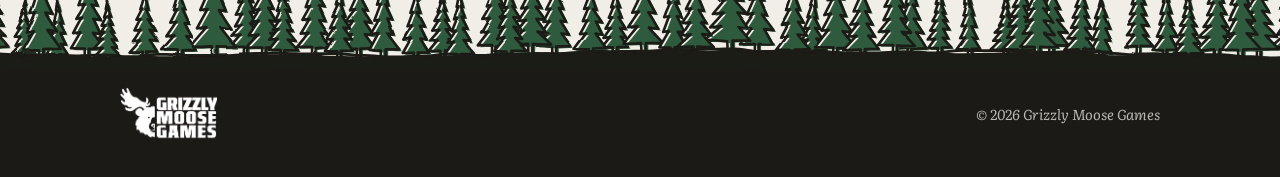
==== commit fbd540ae: "Replace contact form with a mailto button The form never sent anything itself: it only opened the vi" ====
--- a/about.html
+++ b/about.html
@@ -83,30 +83,21 @@
         <p>We&rsquo;re thrilled that you&rsquo;re interested in joining Grizzly Moose Games! We pride ourselves on offering a fantastic work environment and culture, exciting projects, and the chance to help shape our studio from the start.</p>
         <p>While we don&rsquo;t have any open positions right now, we&rsquo;d love to hear from you! If you&rsquo;re passionate about becoming part of our team, please send your resume to us via email. We look forward to the possibility of working together in the future when more opportunities arise.</p>
       </div>
-      <a class="btn" href="mailto:GrizzlyMooseGames@gmail.com?subject=Resume">Send your resume</a>
+      <a class="btn" href="mailto:studio@grizzlymoosegames.com?subject=Resume">Send your resume</a>
     </div>
   </div>
 </section>
 </main>
 <section class="section" id="contact">
   <div class="wrap contact">
-    <div>
-      <h2 class="squiggle">Connect with us</h2>
-      <p style="margin-top:18px">Want to join our team or work with our studio? We're always looking for new and exciting opportunities. Let's connect.</p>
-      <a class="contact-email" href="mailto:GrizzlyMooseGames@gmail.com">GrizzlyMooseGames@gmail.com</a>
-      <div class="socials"><a class="ink" href="https://twitter.com/TheGrizzlyMoose" target="_blank" rel="noopener" aria-label="X / Twitter"><svg viewBox="0 0 24 24" fill="currentColor" aria-hidden="true"><path d="M18.9 2H22l-7.6 8.7L23 22h-6.8l-5.3-6.9L4.8 22H1.7l8.1-9.3L1 2h7l4.8 6.3L18.9 2Zm-1.2 18h1.7L6.4 3.9H4.6L17.7 20Z"/></svg></a><a class="ink" href="https://www.linkedin.com/company/grizzly-moose-games/" target="_blank" rel="noopener" aria-label="LinkedIn"><svg viewBox="0 0 24 24" fill="currentColor" aria-hidden="true"><path d="M4.98 3.5a2.5 2.5 0 1 1 0 5 2.5 2.5 0 0 1 0-5ZM3 9.75h4v11H3v-11Zm6.5 0h3.8v1.5h.05c.53-.95 1.83-1.95 3.77-1.95 4.03 0 4.78 2.55 4.78 5.87v5.58h-4v-4.95c0-1.18-.02-2.7-1.7-2.7-1.7 0-1.95 1.28-1.95 2.6v5.05h-4v-11Z"/></svg></a></div>
-      <div class="legal">
-        <a href="https://drive.google.com/file/d/1nduabUN6V4QkfS0KIW_CZJ2iCi3Cf-N0/view?usp=sharing" target="_blank" rel="noopener">Privacy Policy</a>
-        <a href="https://drive.google.com/file/d/1UUNl7Hhsi6tNqllL0GQW7Ek-KekqwpAL/view?usp=sharing" target="_blank" rel="noopener">Terms and Conditions</a>
-      </div>
+    <h2 class="squiggle">Connect with us</h2>
+    <p style="margin-top:18px">Want to join our team or work with our studio? We're always looking for new and exciting opportunities. Let's connect.</p>
+    <div class="contact-actions"><a class="btn" href="mailto:studio@grizzlymoosegames.com">Email us</a><a class="contact-email" href="mailto:studio@grizzlymoosegames.com">studio@grizzlymoosegames.com</a></div>
+    <div class="socials"><a class="ink" href="https://twitter.com/TheGrizzlyMoose" target="_blank" rel="noopener" aria-label="X / Twitter"><svg viewBox="0 0 24 24" fill="currentColor" aria-hidden="true"><path d="M18.9 2H22l-7.6 8.7L23 22h-6.8l-5.3-6.9L4.8 22H1.7l8.1-9.3L1 2h7l4.8 6.3L18.9 2Zm-1.2 18h1.7L6.4 3.9H4.6L17.7 20Z"/></svg></a><a class="ink" href="https://www.linkedin.com/company/grizzly-moose-games/" target="_blank" rel="noopener" aria-label="LinkedIn"><svg viewBox="0 0 24 24" fill="currentColor" aria-hidden="true"><path d="M4.98 3.5a2.5 2.5 0 1 1 0 5 2.5 2.5 0 0 1 0-5ZM3 9.75h4v11H3v-11Zm6.5 0h3.8v1.5h.05c.53-.95 1.83-1.95 3.77-1.95 4.03 0 4.78 2.55 4.78 5.87v5.58h-4v-4.95c0-1.18-.02-2.7-1.7-2.7-1.7 0-1.95 1.28-1.95 2.6v5.05h-4v-11Z"/></svg></a></div>
+    <div class="legal">
+      <a href="https://drive.google.com/file/d/1nduabUN6V4QkfS0KIW_CZJ2iCi3Cf-N0/view?usp=sharing" target="_blank" rel="noopener">Privacy Policy</a>
+      <a href="https://drive.google.com/file/d/1UUNl7Hhsi6tNqllL0GQW7Ek-KekqwpAL/view?usp=sharing" target="_blank" rel="noopener">Terms and Conditions</a>
     </div>
-    <form class="contact-form" data-form="contact">
-      <div><label for="cf-first">First Name</label><input class="field" id="cf-first" name="first" autocomplete="given-name"></div>
-      <div><label for="cf-last">Last Name</label><input class="field" id="cf-last" name="last" autocomplete="family-name"></div>
-      <div class="full"><label for="cf-email">Email</label><input class="field" id="cf-email" name="email" type="email" required autocomplete="email"></div>
-      <div class="full"><label for="cf-msg">Message</label><textarea class="field" id="cf-msg" name="message" required></textarea></div>
-      <div class="full"><button class="btn" type="submit">Send</button><p class="form-note" role="status"></p></div>
-    </form>
   </div>
 </section>
 <footer class="site-footer">
--- a/css/style.css
+++ b/css/style.css
@@ -97,10 +97,10 @@
 .hero h1 { max-width: 12ch; }
 .hero-copy { margin-top: 28px; font-size: 1.15rem; max-width: 56ch; color: var(--ink); }
 
-.signup { margin-top: 30px; max-width: 540px; }
-.signup > p { color: var(--ink); margin-bottom: 10px; font-style: italic; }
-.signup-row { display: flex; gap: 14px; align-items: flex-end; }
-@media (max-width: 520px) { .signup-row { flex-direction: column; align-items: stretch; } }
+.kicker { font-style: italic; color: var(--rust); margin-bottom: 14px; }
+.spotlight { display: block; max-width: 560px; }
+.hero-text .spotlight + .hero-copy { margin-top: 24px; }
+.hero-cta { display: flex; gap: 14px; flex-wrap: wrap; margin-top: 26px; }
 
 /* ---------- Sub-page heroes ---------- */
 .page-hero { position: relative; isolation: isolate; padding-block: 40px 130px; }
@@ -128,21 +128,6 @@
 .btn-paper::before { background: var(--snow); }
 .btn-paper:hover { color: var(--ink); }
 @media (prefers-reduced-motion: reduce) { .btn, .btn:hover { transition: none; transform: none; } }
-
-/* Fields are lines to write on */
-.field {
-  width: 100%; min-width: 0;
-  font: inherit; font-size: 1.05rem; color: var(--ink);
-  background: transparent; border: 0; border-bottom: 2.5px solid var(--ink); border-radius: 0;
-  padding: 10px 2px 8px;
-}
-.field::placeholder { color: var(--ink-soft); opacity: 0.55; font-style: italic; }
-.field:focus { outline: none; border-bottom-color: var(--rust); background: color-mix(in srgb, var(--antler) 22%, transparent); }
-textarea.field {
-  min-height: 168px; resize: vertical; line-height: 28px; padding-top: 2px;
-  background: repeating-linear-gradient(transparent 0 27px, color-mix(in srgb, var(--ink) 22%, transparent) 27px 28px);
-}
-.form-note { font-style: italic; color: var(--rust); margin: 12px 0 0; min-height: 1.5em; }
 
 /* ---------- Sections ---------- */
 .section { padding-block: clamp(70px, 10vw, 120px); }
@@ -201,7 +186,7 @@
 .game > * { min-width: 0; }
 .game:nth-child(even) .game-media { order: 2; }
 @media (max-width: 860px) { .game { grid-template-columns: 1fr; } .game:nth-child(even) .game-media { order: 0; } }
-.game-media { position: relative; }
+.game-media { position: relative; display: block; }
 .game-media > img, .art-stack > img:first-child { width: 100%; aspect-ratio: 16 / 9; object-fit: cover; border-radius: 6px; }
 .art-stack { position: relative; }
 .art-logo { position: absolute; left: 6%; bottom: 8%; width: 48%; filter: drop-shadow(0 3px 10px rgba(0, 0, 0, 0.6)); }
@@ -237,16 +222,10 @@
 .socials svg { width: 18px; height: 18px; }
 
 /* ---------- Contact ---------- */
-.contact { display: grid; grid-template-columns: 1fr 1.1fr; gap: clamp(36px, 6vw, 84px); }
-.contact > * { min-width: 0; }
-@media (max-width: 860px) { .contact { grid-template-columns: 1fr; } }
-.contact-email { display: inline-block; font-family: var(--display); font-size: clamp(1.4rem, 3.2vw, 2rem); margin: 24px 0; overflow-wrap: anywhere; }
+.contact p { max-width: 60ch; }
+.contact-actions { display: flex; flex-wrap: wrap; align-items: center; gap: 14px 22px; margin: 28px 0; }
+.contact-email { font-size: 1.1rem; overflow-wrap: anywhere; }
 .legal { display: flex; gap: 22px; flex-wrap: wrap; margin-top: 26px; font-size: 0.95rem; }
-
-.contact-form { display: grid; grid-template-columns: 1fr 1fr; gap: 22px 20px; }
-.contact-form .full { grid-column: 1 / -1; }
-.contact-form label { display: block; font-family: var(--display); font-size: 1.15rem; }
-@media (max-width: 520px) { .contact-form { grid-template-columns: 1fr; } }
 
 /* ---------- Footer: treeline on an ink ground ---------- */
 .site-footer { position: relative; isolation: isolate; padding-top: 120px; }
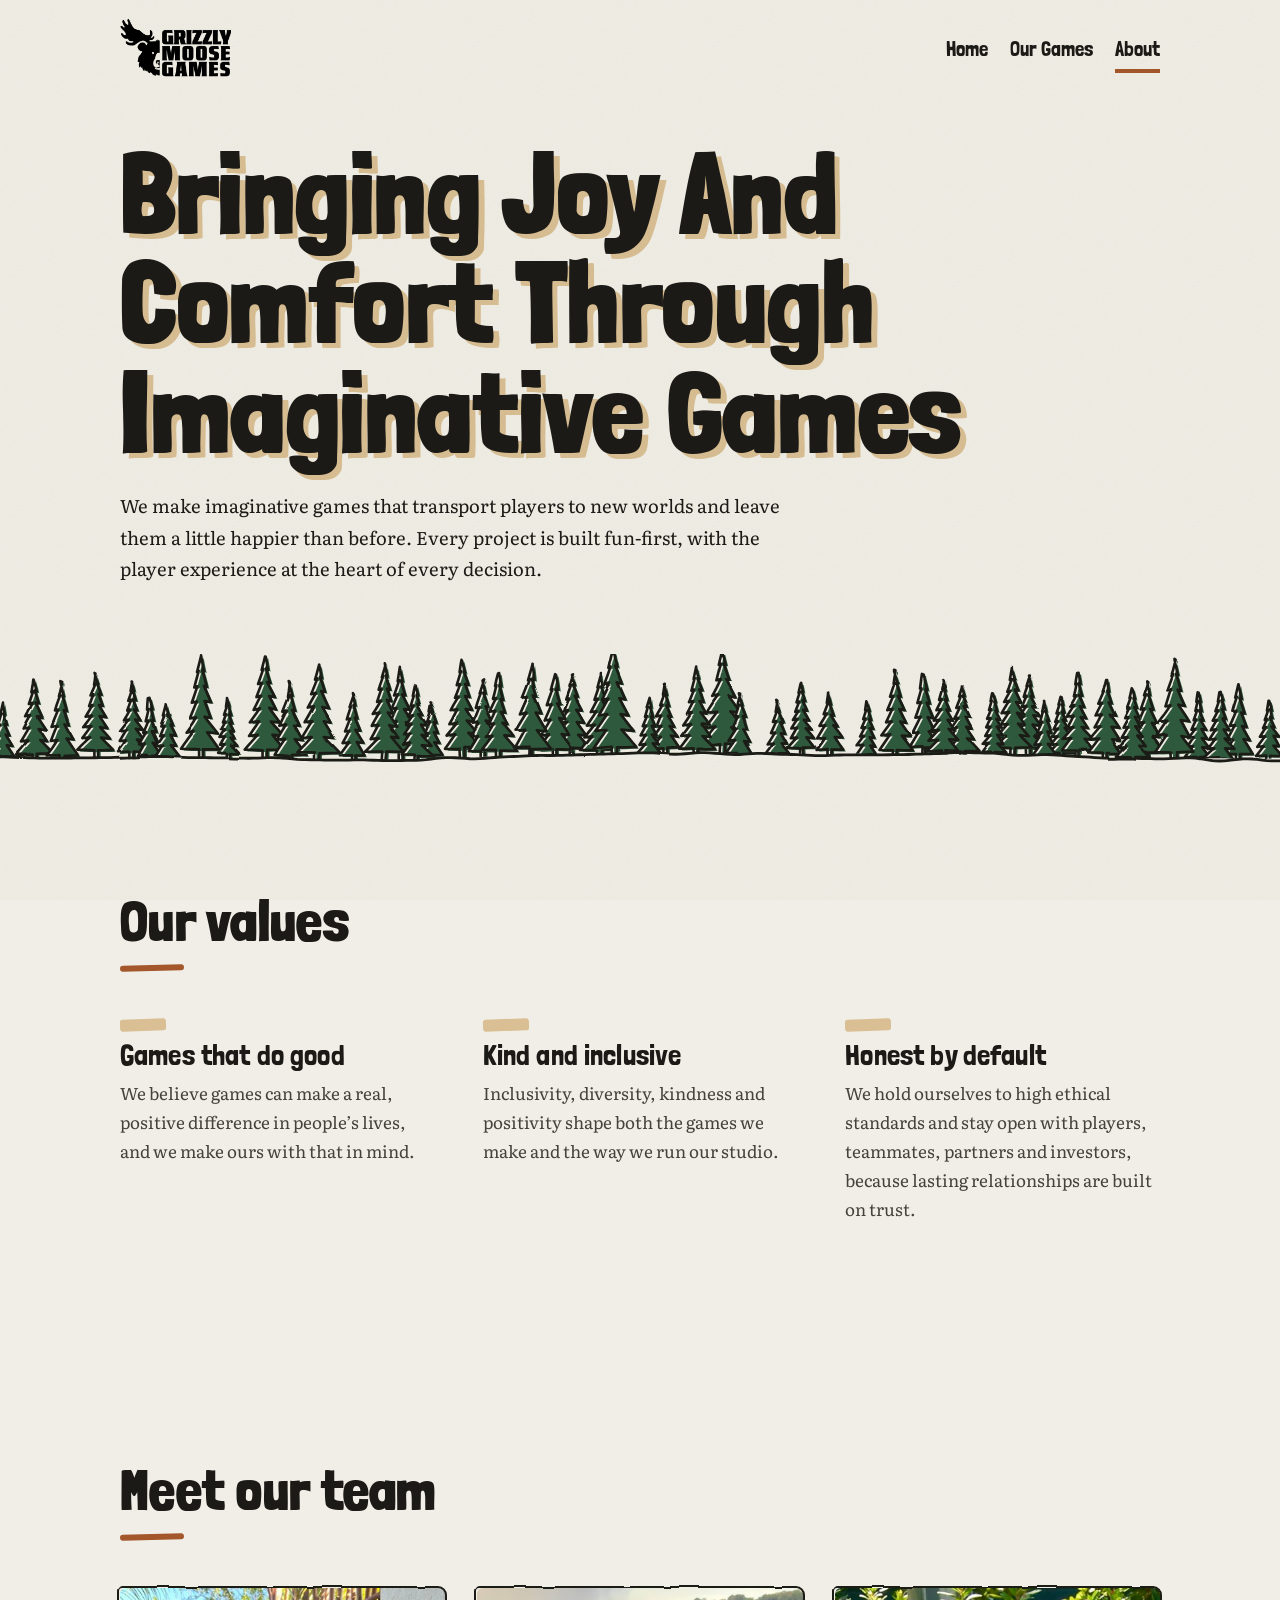
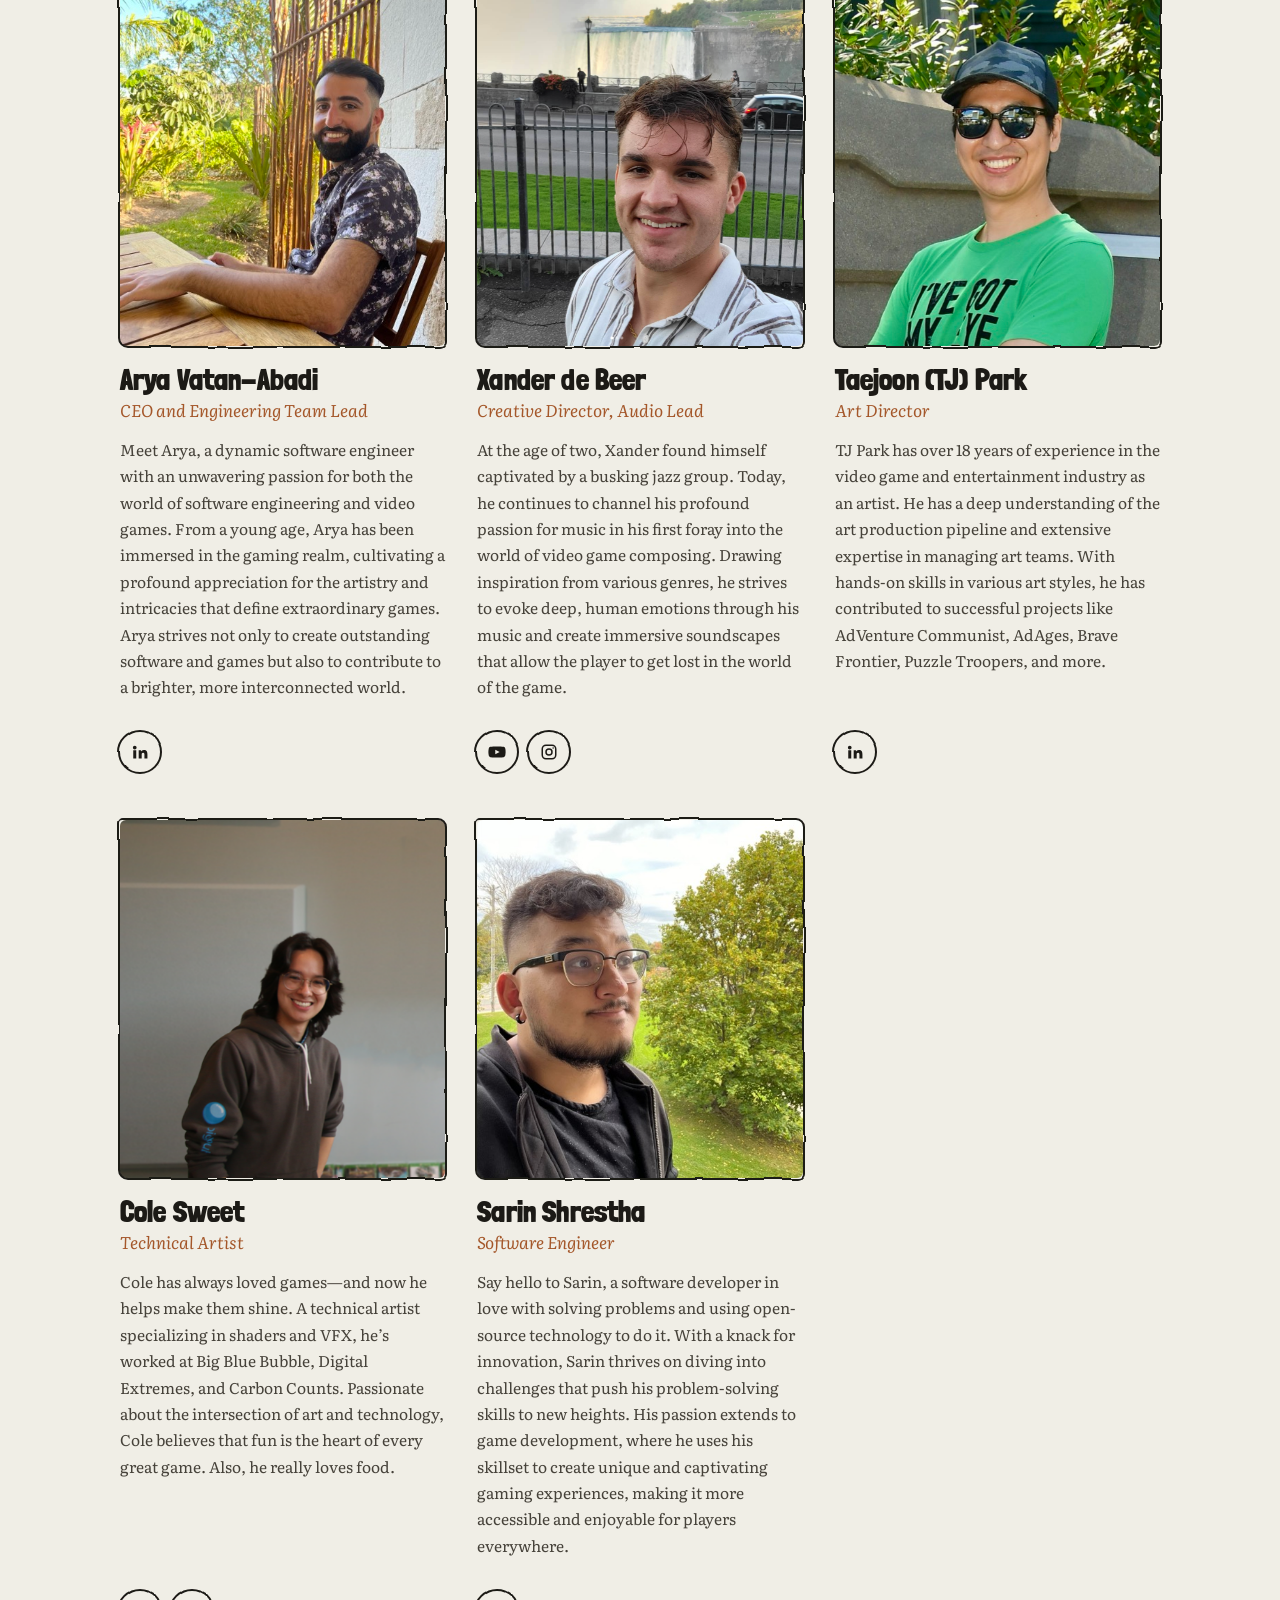
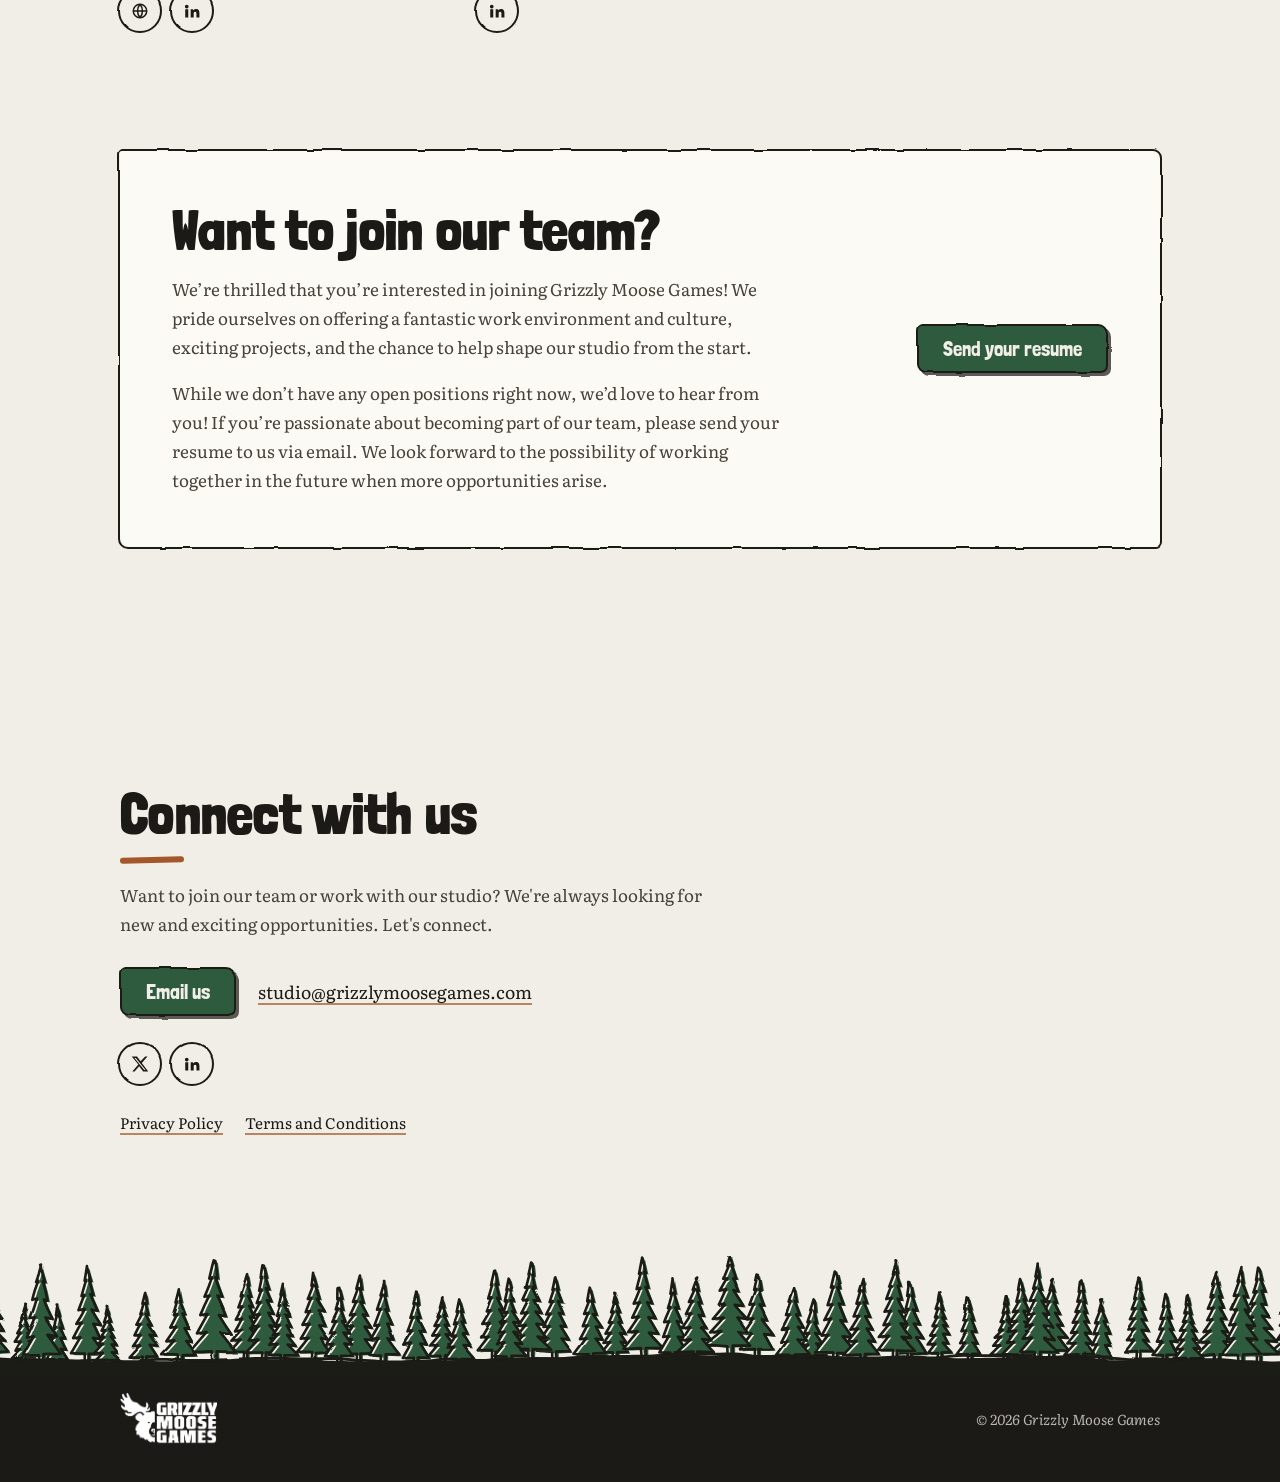
==== commit 27cc6622: "Tighten About and Services copy; give hero divider more room - About: shorter heading and intro, and" ====
--- a/about.html
+++ b/about.html
@@ -26,8 +26,8 @@
 <section class="page-hero">
   <canvas class="strip" data-draw="strip" data-ground="paper" data-seed="17" aria-hidden="true"></canvas>
   <div class="wrap">
-    <h1 class="misprint">Bringing Joy And Comfort To The World Through Imaginative Video Games</h1>
-    <p class="lede">At Grizzly Moose Games, we are dedicated to crafting imaginative video game experiences that not only entertain but also bring happiness to players. We work tirelessly to create immersive game experiences that transport players to new worlds and challenge their perceptions of what is possible. Our games are designed with a fun-first development approach, ensuring total attention to the player experience in every aspect of our projects.</p>
+    <h1 class="misprint">Bringing Joy And Comfort Through Imaginative Games</h1>
+    <p class="lede">We make imaginative games that transport players to new worlds and leave them a little happier than before. Every project is built fun-first, with the player experience at the heart of every decision.</p>
   </div>
 </section>
 
@@ -35,9 +35,9 @@
   <div class="wrap">
     <div class="section-head"><h2 class="squiggle">Our values</h2></div>
     <div class="values">
-      <p>At Grizzly Moose Games, we believe that video games have the potential to positively impact people's lives, and we strive to create games that reflect this belief. We are committed to fostering a culture of inclusivity, diversity, kindness, and positivity in all aspects of our work, from the games we create to the way we operate as a company.</p>
-      <p>As a company, we pride ourselves on operating with impeccable ethical standards and integrity. We are committed to unwavering honesty and transparency in our dealings with players, employees, partners, and investors alike. We believe that building strong, lasting relationships with all stakeholders is crucial to our success as a business and as a game studio.</p>
-      <p>Join us on this journey as we continue to develop and release innovative video games with a commitment to player happiness, ethical standards, and positive impact.</p>
+      <div><h3>Games that do good</h3><p>We believe games can make a real, positive difference in people&rsquo;s lives, and we make ours with that in mind.</p></div>
+      <div><h3>Kind and inclusive</h3><p>Inclusivity, diversity, kindness and positivity shape both the games we make and the way we run our studio.</p></div>
+      <div><h3>Honest by default</h3><p>We hold ourselves to high ethical standards and stay open with players, teammates, partners and investors, because lasting relationships are built on trust.</p></div>
     </div>
   </div>
 </section>
--- a/css/style.css
+++ b/css/style.css
@@ -103,7 +103,7 @@
 .hero-cta { display: flex; gap: 14px; flex-wrap: wrap; margin-top: 26px; }
 
 /* ---------- Sub-page heroes ---------- */
-.page-hero { position: relative; isolation: isolate; padding-block: 40px 130px; }
+.page-hero { position: relative; isolation: isolate; padding-block: 40px 190px; }
 .page-hero .lede { margin-top: 24px; font-size: 1.15rem; color: var(--ink); }
 .strip { position: absolute; left: 0; right: 0; bottom: 0; width: 100%; height: 120px; filter: url(#wobble-soft); }
 
@@ -196,8 +196,9 @@
 
 /* ---------- About ---------- */
 .values { display: grid; grid-template-columns: repeat(3, 1fr); gap: clamp(24px, 4vw, 48px); }
-.values > p { min-width: 0; position: relative; padding-top: 22px; }
-.values > p::before { content: ""; position: absolute; top: 0; left: 0; width: 46px; height: 12px; background: var(--antler); border-radius: 3px; transform: rotate(-2deg); }
+.values > div { min-width: 0; position: relative; padding-top: 22px; }
+.values h3 { margin-bottom: 10px; }
+.values > div::before { content: ""; position: absolute; top: 0; left: 0; width: 46px; height: 12px; background: var(--antler); border-radius: 3px; transform: rotate(-2deg); }
 @media (max-width: 860px) { .values { grid-template-columns: 1fr; } }
 
 .team { display: grid; grid-template-columns: repeat(auto-fill, minmax(min(100%, 240px), 1fr)); gap: 48px 32px; }
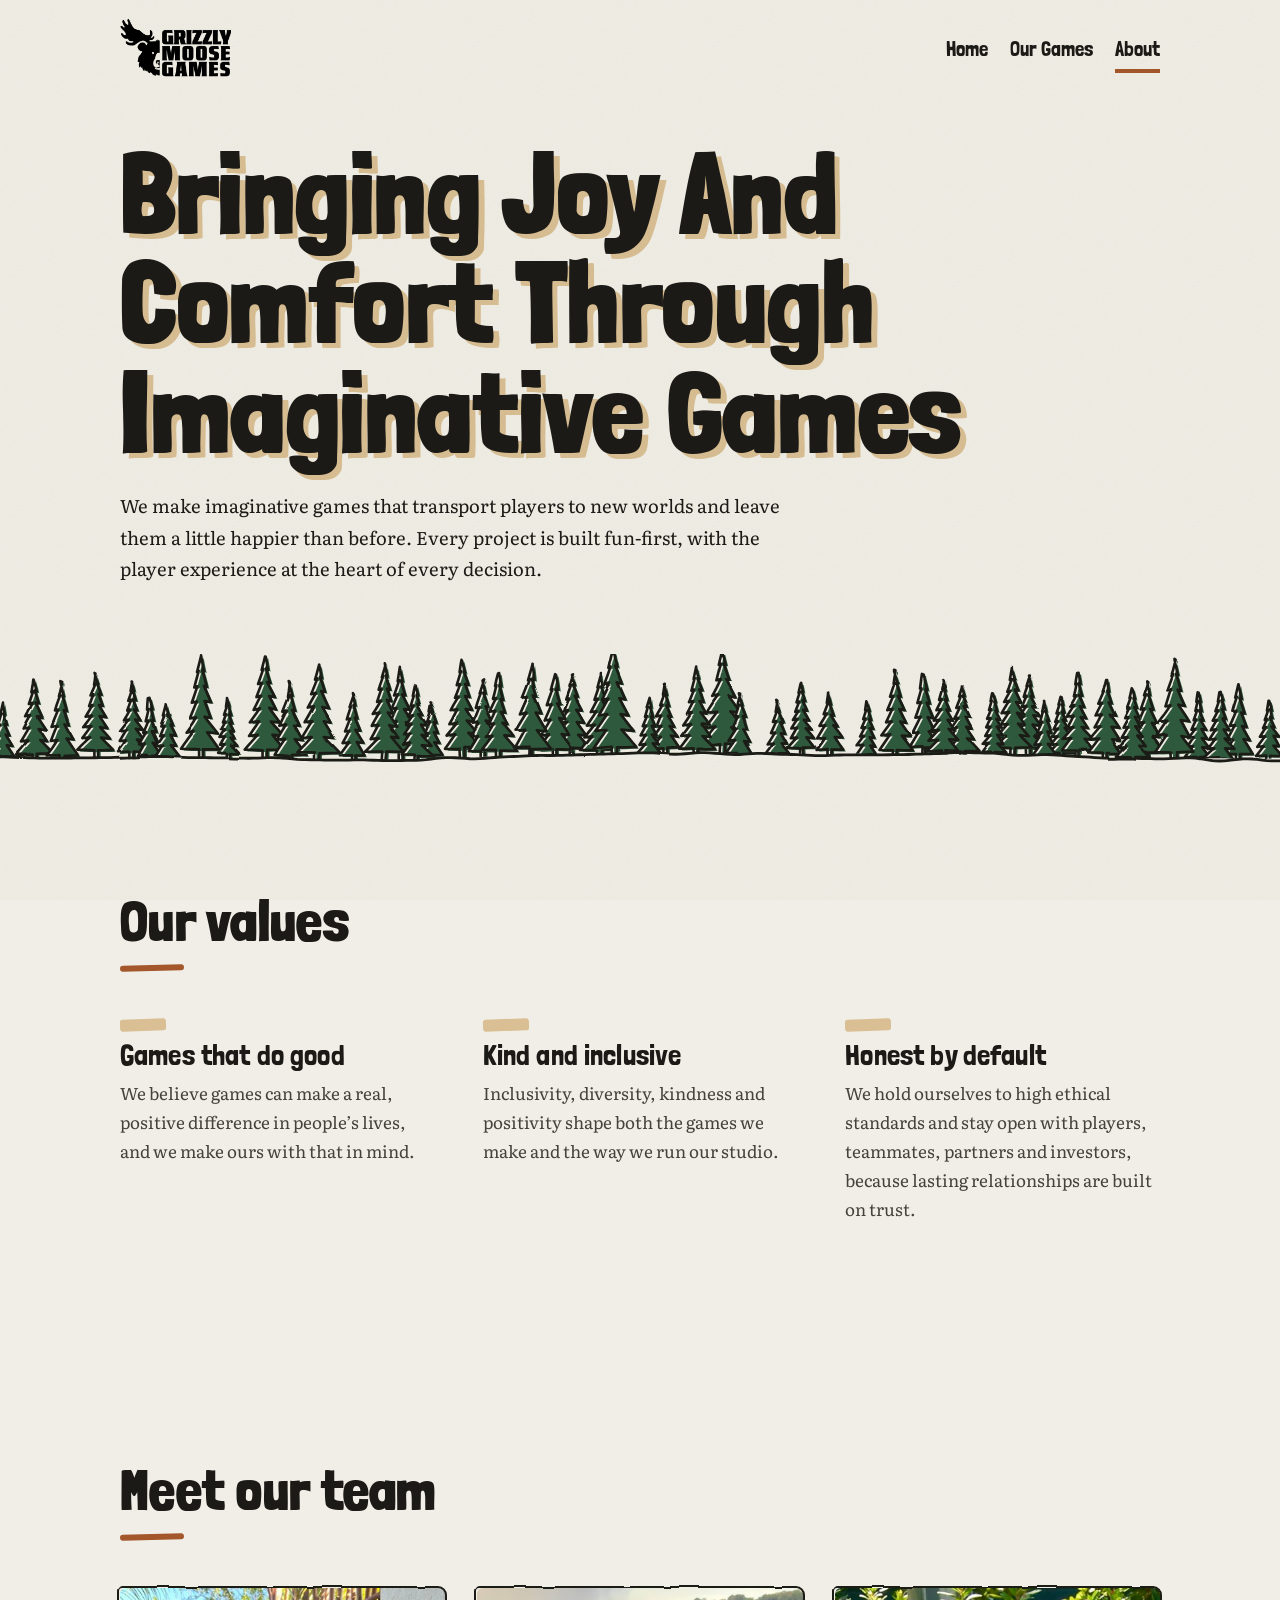
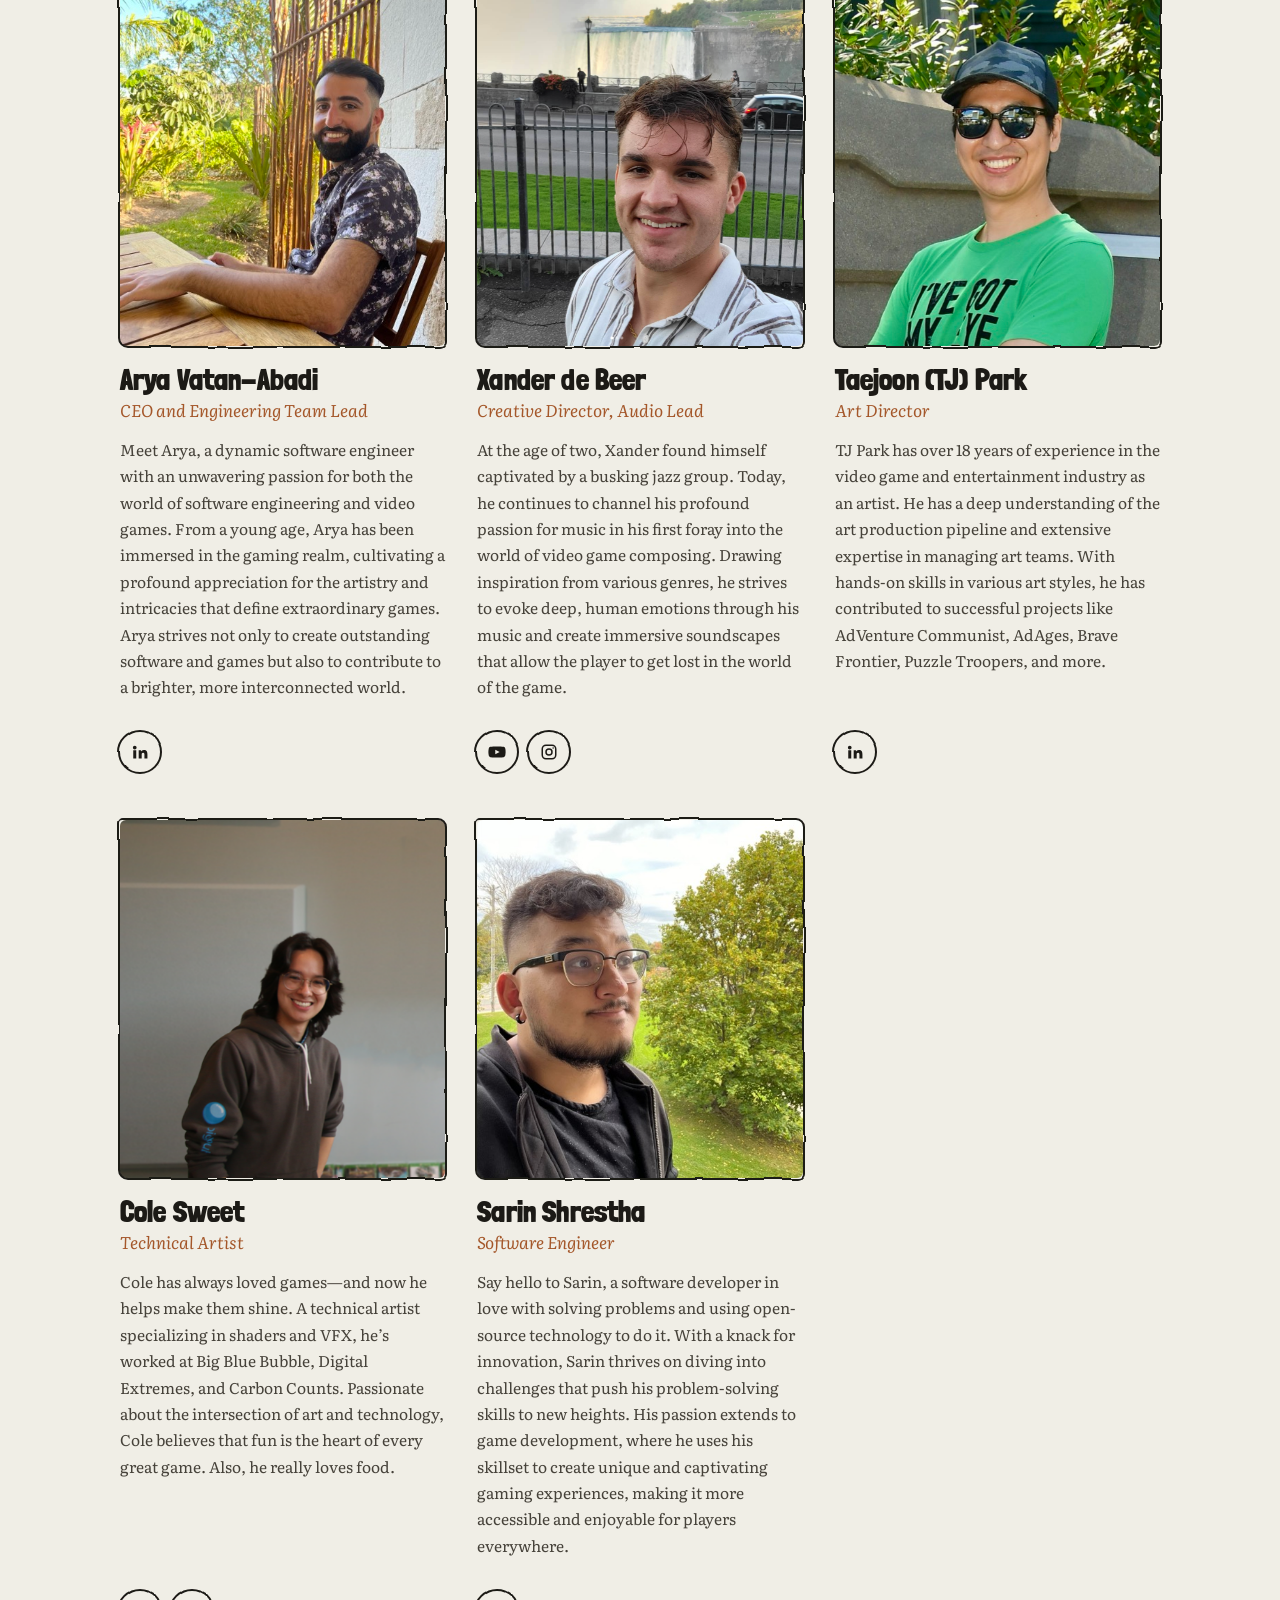
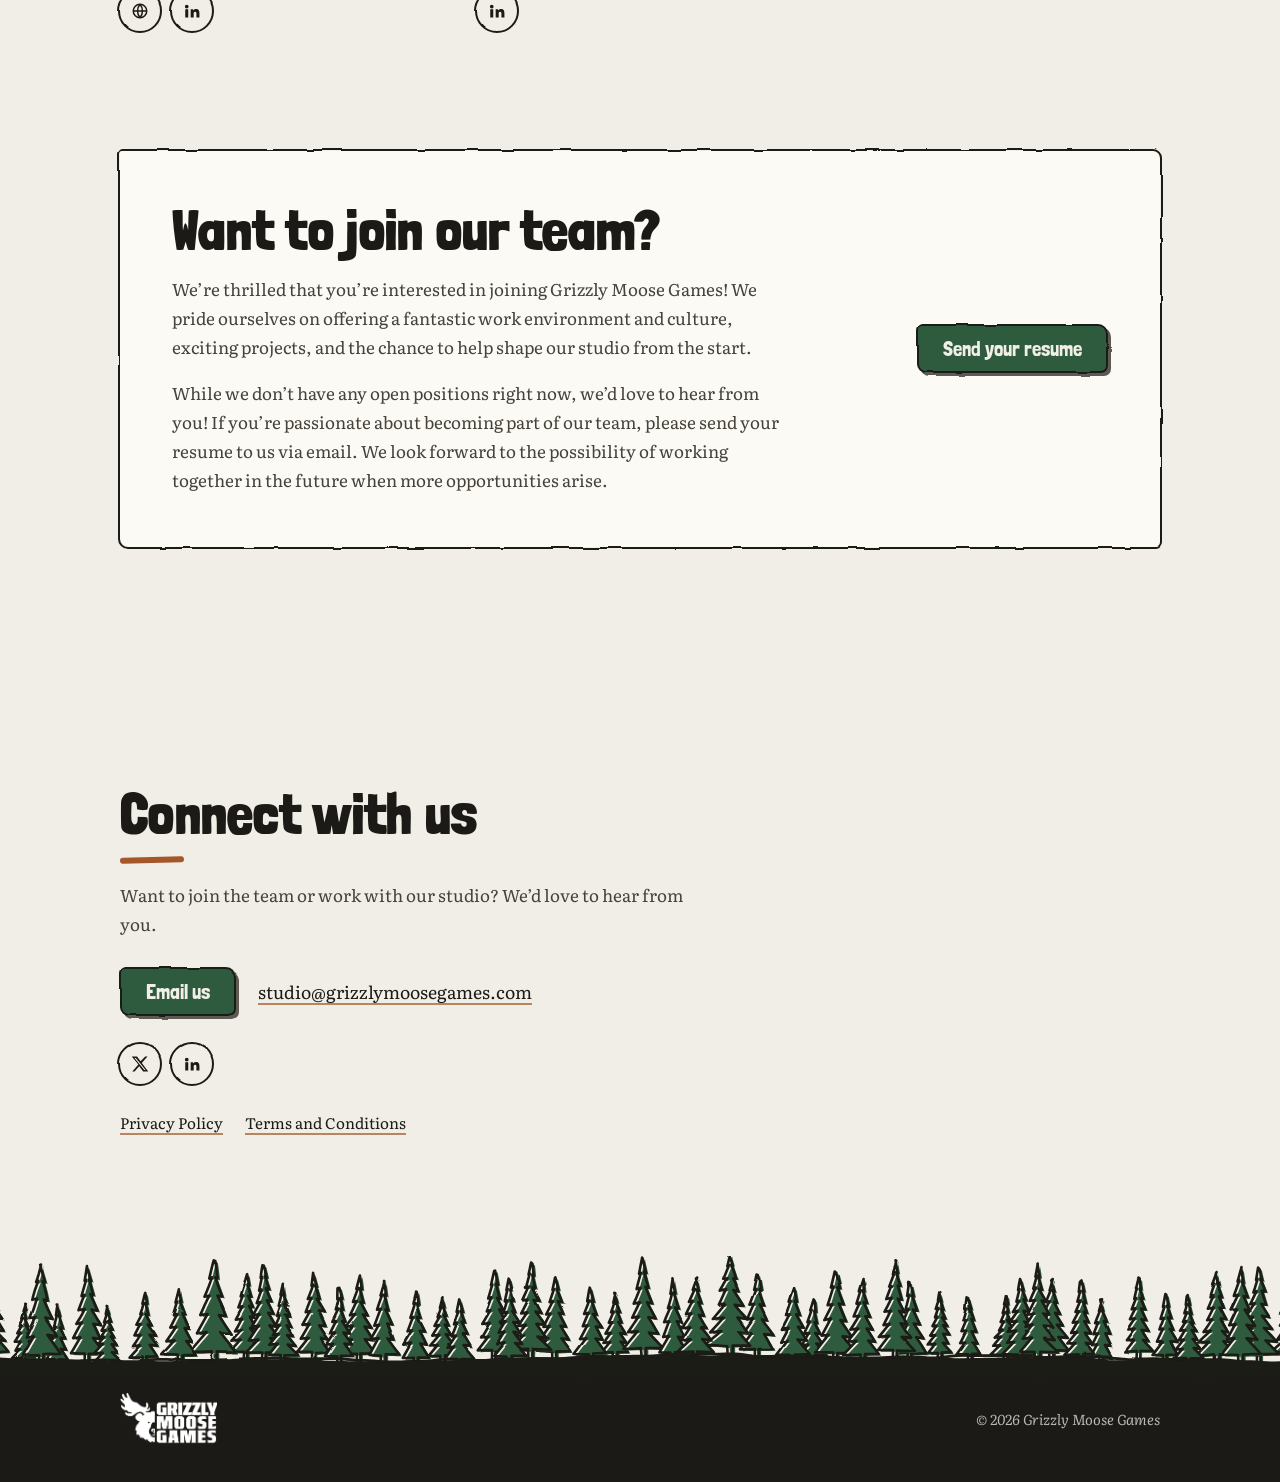
==== commit a0c29fd8: "Tighten home page copy to match About and Our Games - Shorter BioRogue blurb in the hero. - Services" ====
--- a/about.html
+++ b/about.html
@@ -91,7 +91,7 @@
 <section class="section" id="contact">
   <div class="wrap contact">
     <h2 class="squiggle">Connect with us</h2>
-    <p style="margin-top:18px">Want to join our team or work with our studio? We're always looking for new and exciting opportunities. Let's connect.</p>
+    <p style="margin-top:18px">Want to join the team or work with our studio? We&rsquo;d love to hear from you.</p>
     <div class="contact-actions"><a class="btn" href="mailto:studio@grizzlymoosegames.com">Email us</a><a class="contact-email" href="mailto:studio@grizzlymoosegames.com">studio@grizzlymoosegames.com</a></div>
     <div class="socials"><a class="ink" href="https://twitter.com/TheGrizzlyMoose" target="_blank" rel="noopener" aria-label="X / Twitter"><svg viewBox="0 0 24 24" fill="currentColor" aria-hidden="true"><path d="M18.9 2H22l-7.6 8.7L23 22h-6.8l-5.3-6.9L4.8 22H1.7l8.1-9.3L1 2h7l4.8 6.3L18.9 2Zm-1.2 18h1.7L6.4 3.9H4.6L17.7 20Z"/></svg></a><a class="ink" href="https://www.linkedin.com/company/grizzly-moose-games/" target="_blank" rel="noopener" aria-label="LinkedIn"><svg viewBox="0 0 24 24" fill="currentColor" aria-hidden="true"><path d="M4.98 3.5a2.5 2.5 0 1 1 0 5 2.5 2.5 0 0 1 0-5ZM3 9.75h4v11H3v-11Zm6.5 0h3.8v1.5h.05c.53-.95 1.83-1.95 3.77-1.95 4.03 0 4.78 2.55 4.78 5.87v5.58h-4v-4.95c0-1.18-.02-2.7-1.7-2.7-1.7 0-1.95 1.28-1.95 2.6v5.05h-4v-11Z"/></svg></a></div>
     <div class="legal">
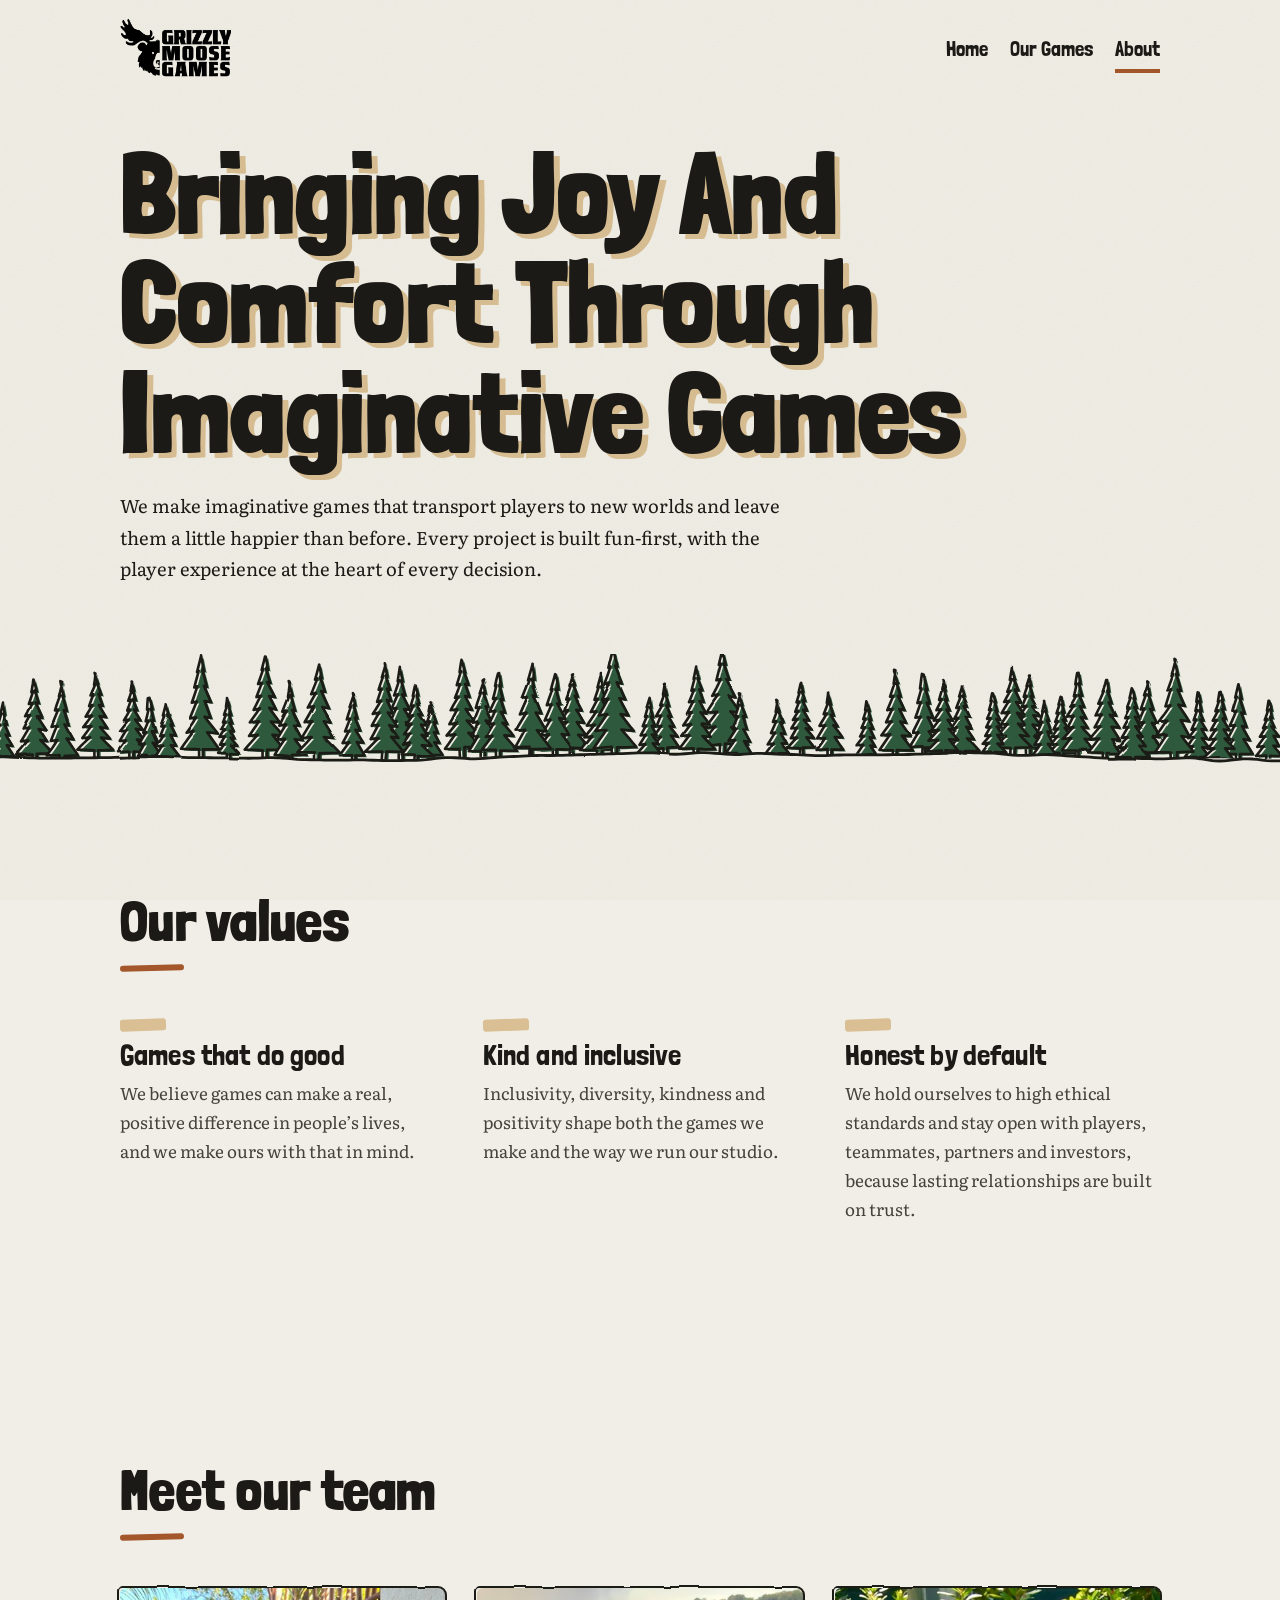
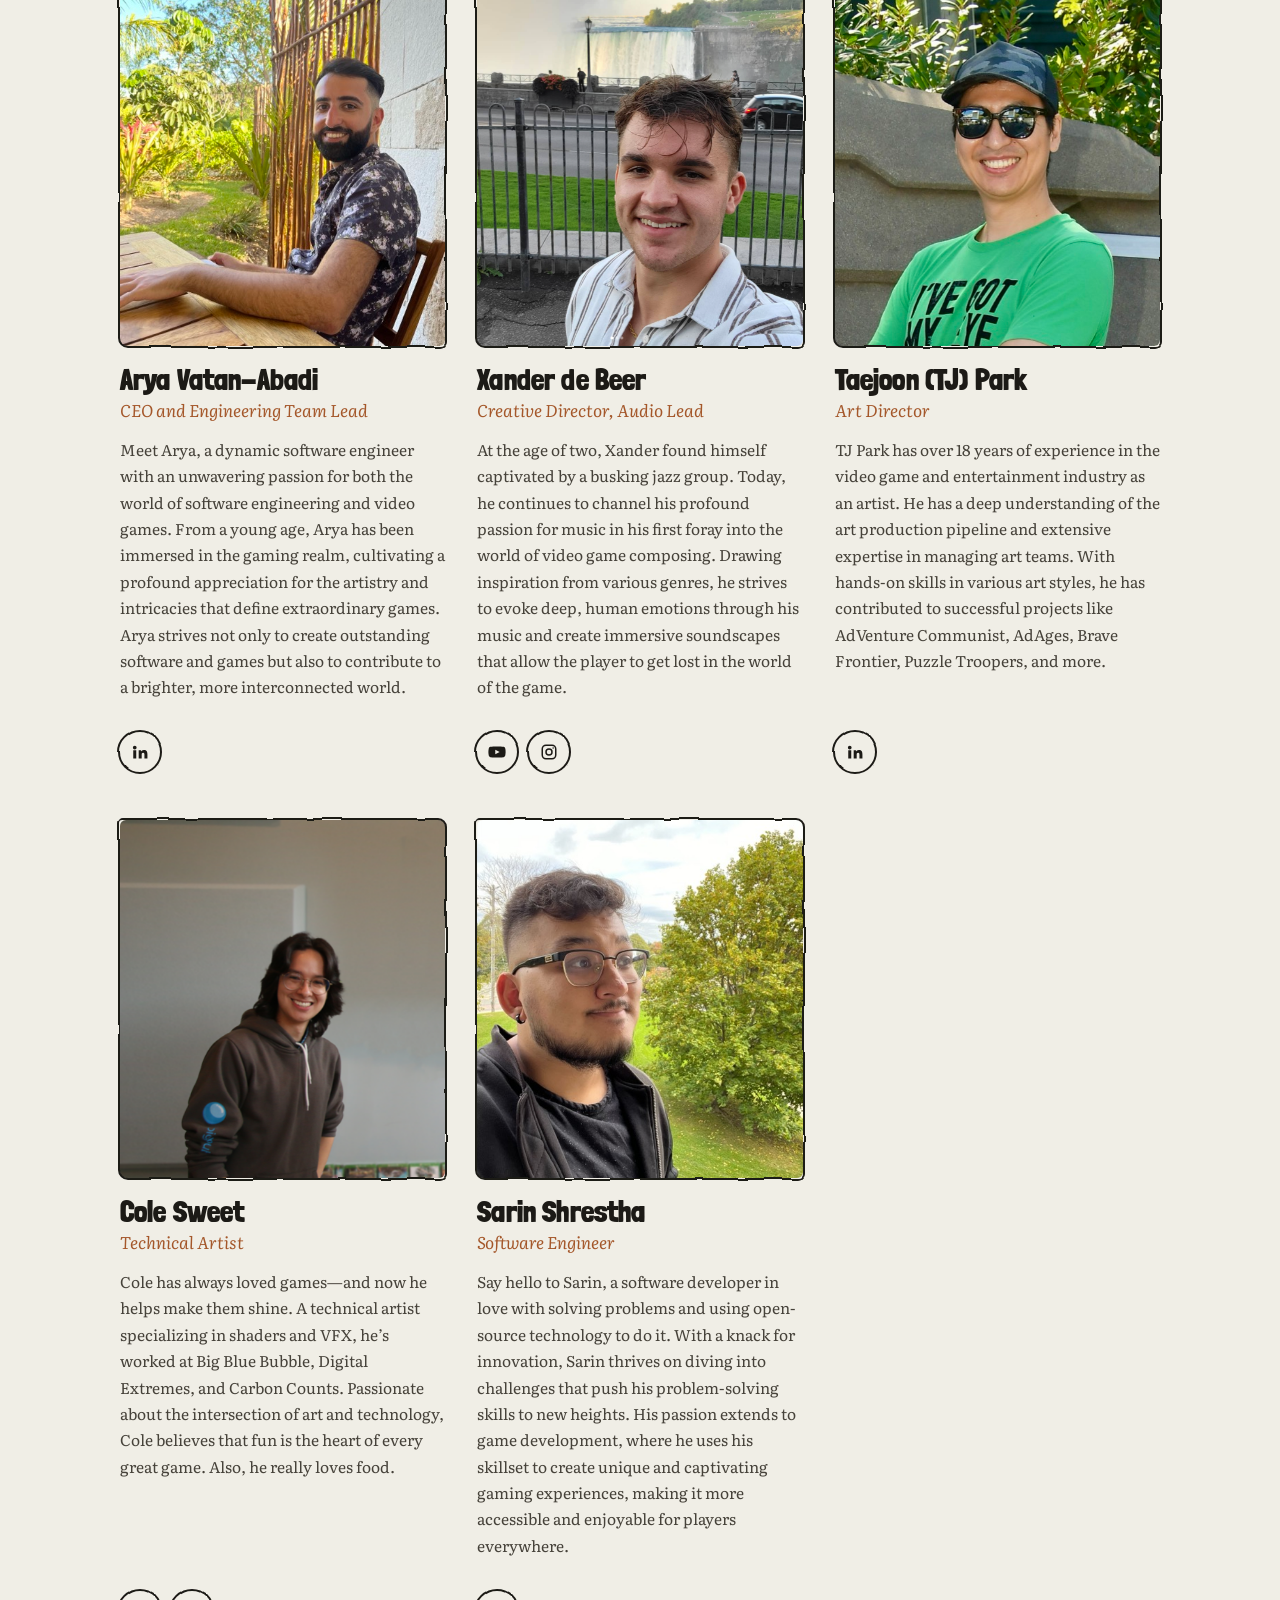
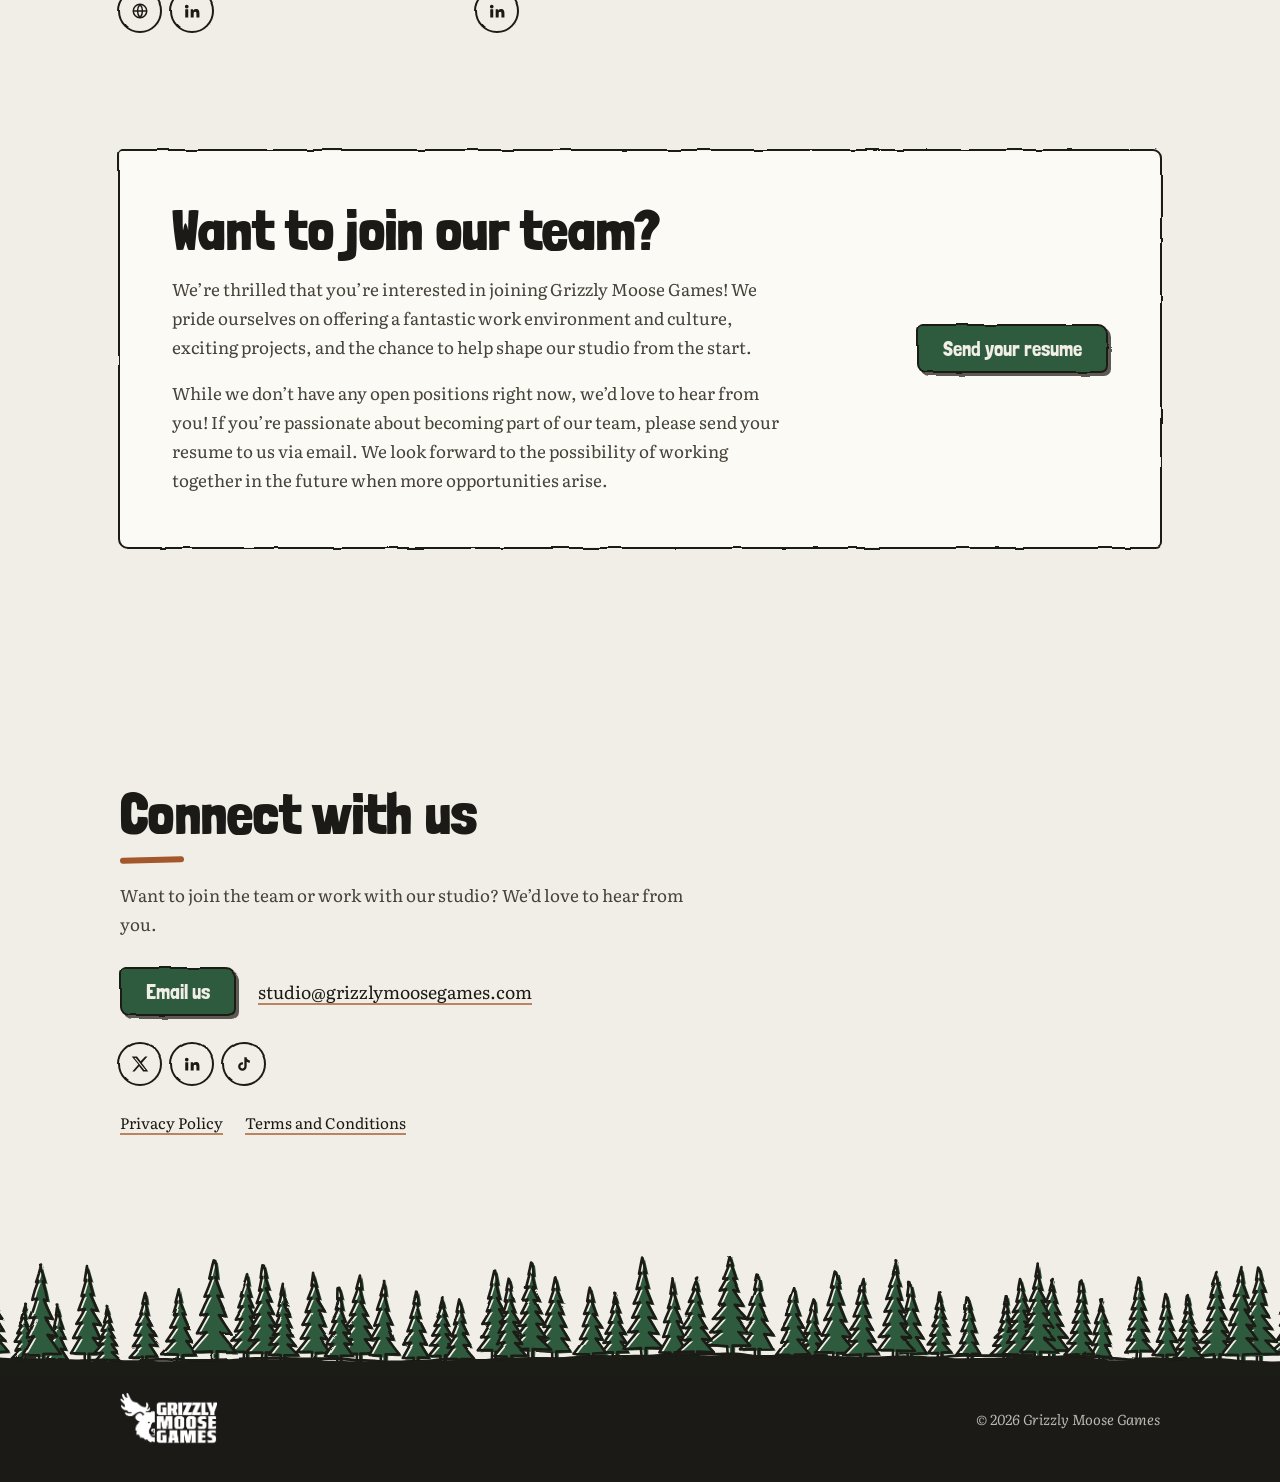
==== commit 57897694: "Feature BioRogue in the home hero; add TikTok link - Home hero: smaller studio logo centered on top," ====
--- a/about.html
+++ b/about.html
@@ -93,7 +93,7 @@
     <h2 class="squiggle">Connect with us</h2>
     <p style="margin-top:18px">Want to join the team or work with our studio? We&rsquo;d love to hear from you.</p>
     <div class="contact-actions"><a class="btn" href="mailto:studio@grizzlymoosegames.com">Email us</a><a class="contact-email" href="mailto:studio@grizzlymoosegames.com">studio@grizzlymoosegames.com</a></div>
-    <div class="socials"><a class="ink" href="https://twitter.com/TheGrizzlyMoose" target="_blank" rel="noopener" aria-label="X / Twitter"><svg viewBox="0 0 24 24" fill="currentColor" aria-hidden="true"><path d="M18.9 2H22l-7.6 8.7L23 22h-6.8l-5.3-6.9L4.8 22H1.7l8.1-9.3L1 2h7l4.8 6.3L18.9 2Zm-1.2 18h1.7L6.4 3.9H4.6L17.7 20Z"/></svg></a><a class="ink" href="https://www.linkedin.com/company/grizzly-moose-games/" target="_blank" rel="noopener" aria-label="LinkedIn"><svg viewBox="0 0 24 24" fill="currentColor" aria-hidden="true"><path d="M4.98 3.5a2.5 2.5 0 1 1 0 5 2.5 2.5 0 0 1 0-5ZM3 9.75h4v11H3v-11Zm6.5 0h3.8v1.5h.05c.53-.95 1.83-1.95 3.77-1.95 4.03 0 4.78 2.55 4.78 5.87v5.58h-4v-4.95c0-1.18-.02-2.7-1.7-2.7-1.7 0-1.95 1.28-1.95 2.6v5.05h-4v-11Z"/></svg></a></div>
+    <div class="socials"><a class="ink" href="https://twitter.com/TheGrizzlyMoose" target="_blank" rel="noopener" aria-label="X / Twitter"><svg viewBox="0 0 24 24" fill="currentColor" aria-hidden="true"><path d="M18.9 2H22l-7.6 8.7L23 22h-6.8l-5.3-6.9L4.8 22H1.7l8.1-9.3L1 2h7l4.8 6.3L18.9 2Zm-1.2 18h1.7L6.4 3.9H4.6L17.7 20Z"/></svg></a><a class="ink" href="https://www.linkedin.com/company/grizzly-moose-games/" target="_blank" rel="noopener" aria-label="LinkedIn"><svg viewBox="0 0 24 24" fill="currentColor" aria-hidden="true"><path d="M4.98 3.5a2.5 2.5 0 1 1 0 5 2.5 2.5 0 0 1 0-5ZM3 9.75h4v11H3v-11Zm6.5 0h3.8v1.5h.05c.53-.95 1.83-1.95 3.77-1.95 4.03 0 4.78 2.55 4.78 5.87v5.58h-4v-4.95c0-1.18-.02-2.7-1.7-2.7-1.7 0-1.95 1.28-1.95 2.6v5.05h-4v-11Z"/></svg></a><a class="ink" href="https://www.tiktok.com/@grizzlymoosegames" target="_blank" rel="noopener" aria-label="TikTok"><svg viewBox="0 0 24 24" fill="currentColor" aria-hidden="true"><path d="M16.6 5.82A4.28 4.28 0 0 1 15.54 3h-3.09v12.4a2.59 2.59 0 0 1-2.59 2.5c-1.42 0-2.6-1.16-2.6-2.6 0-1.72 1.66-3.01 3.37-2.48V9.66c-3.45-.46-6.47 2.22-6.47 5.64 0 3.33 2.76 5.7 5.69 5.7 3.14 0 5.69-2.55 5.69-5.7V9.01a7.35 7.35 0 0 0 4.3 1.38V7.3s-1.88.09-3.24-1.48Z"/></svg></a></div>
     <div class="legal">
       <a href="https://drive.google.com/file/d/1nduabUN6V4QkfS0KIW_CZJ2iCi3Cf-N0/view?usp=sharing" target="_blank" rel="noopener">Privacy Policy</a>
       <a href="https://drive.google.com/file/d/1UUNl7Hhsi6tNqllL0GQW7Ek-KekqwpAL/view?usp=sharing" target="_blank" rel="noopener">Terms and Conditions</a>
--- a/css/style.css
+++ b/css/style.css
@@ -98,8 +98,7 @@
 .hero-copy { margin-top: 28px; font-size: 1.15rem; max-width: 56ch; color: var(--ink); }
 
 .kicker { font-style: italic; color: var(--rust); margin-bottom: 14px; }
-.spotlight { display: block; max-width: 560px; }
-.hero-text .spotlight + .hero-copy { margin-top: 24px; }
+.spotlight { display: block; }
 .hero-cta { display: flex; gap: 14px; flex-wrap: wrap; margin-top: 26px; }
 
 /* ---------- Sub-page heroes ---------- */
@@ -241,12 +240,14 @@
 .brand .lockup { width: auto; height: 62px; }
 .site-header.is-home .brand { visibility: hidden; }
 .footer-base .brand .lockup { height: 54px; filter: invert(1); }
-.hero-grid { display: grid; grid-template-columns: 1fr 1fr; gap: clamp(32px, 6vw, 88px); align-items: center; }
+.hero-grid { display: grid; gap: clamp(28px, 4vw, 44px); justify-items: center; }
 .hero-grid > * { min-width: 0; }
-.hero-title { margin: 0; }
-.hero-title img { width: 100%; max-width: 560px; }
+.hero .hero-title { margin: 0; max-width: none; }
+.hero-title img { width: 100%; max-width: 280px; }
+.feature { width: 100%; display: grid; grid-template-columns: 1.4fr 1fr; gap: clamp(28px, 5vw, 60px); align-items: center; margin-bottom: clamp(8px, 3vw, 40px); }
+.feature > * { min-width: 0; }
 .hero-text .hero-copy { margin-top: 0; }
 @media (max-width: 860px) {
-  .hero-grid { grid-template-columns: 1fr; }
-  .hero-title img { max-width: 420px; }
-}
+  .feature { grid-template-columns: 1fr; }
+  .hero-title img { max-width: 220px; }
+}
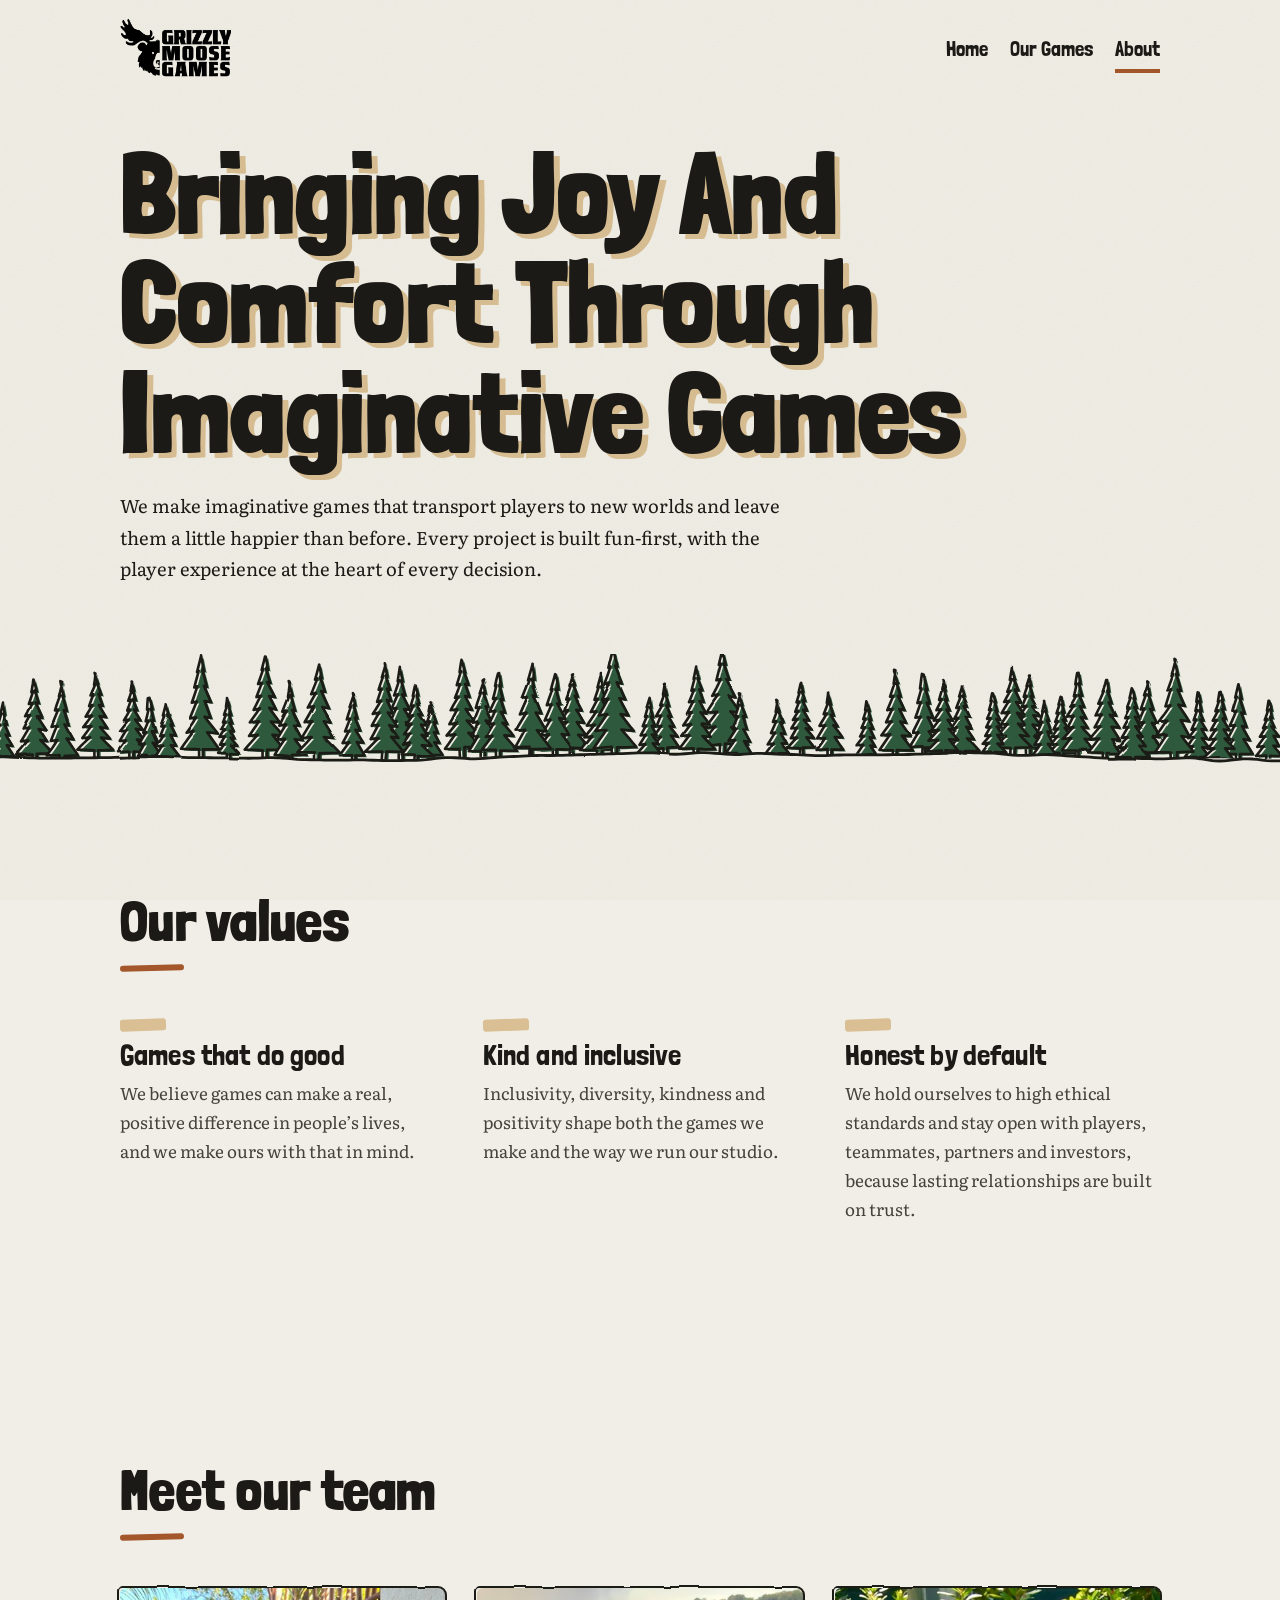
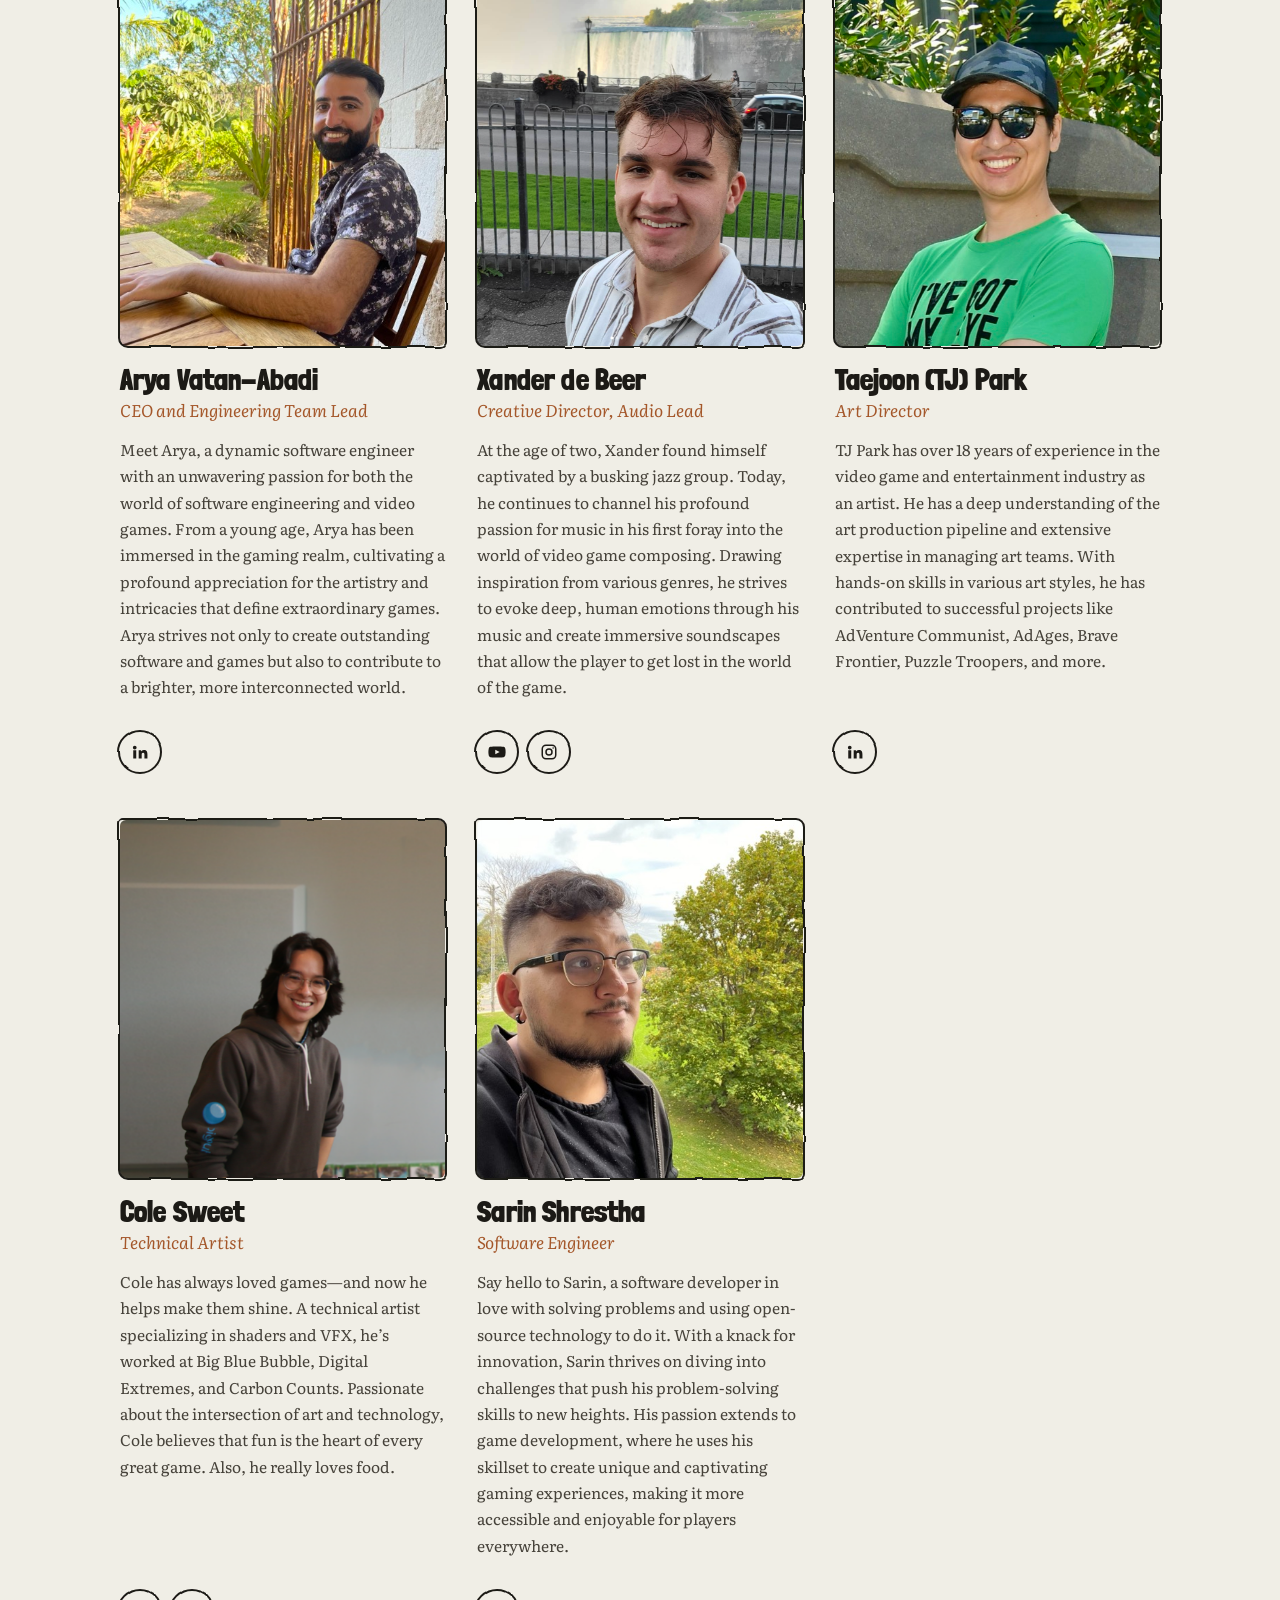
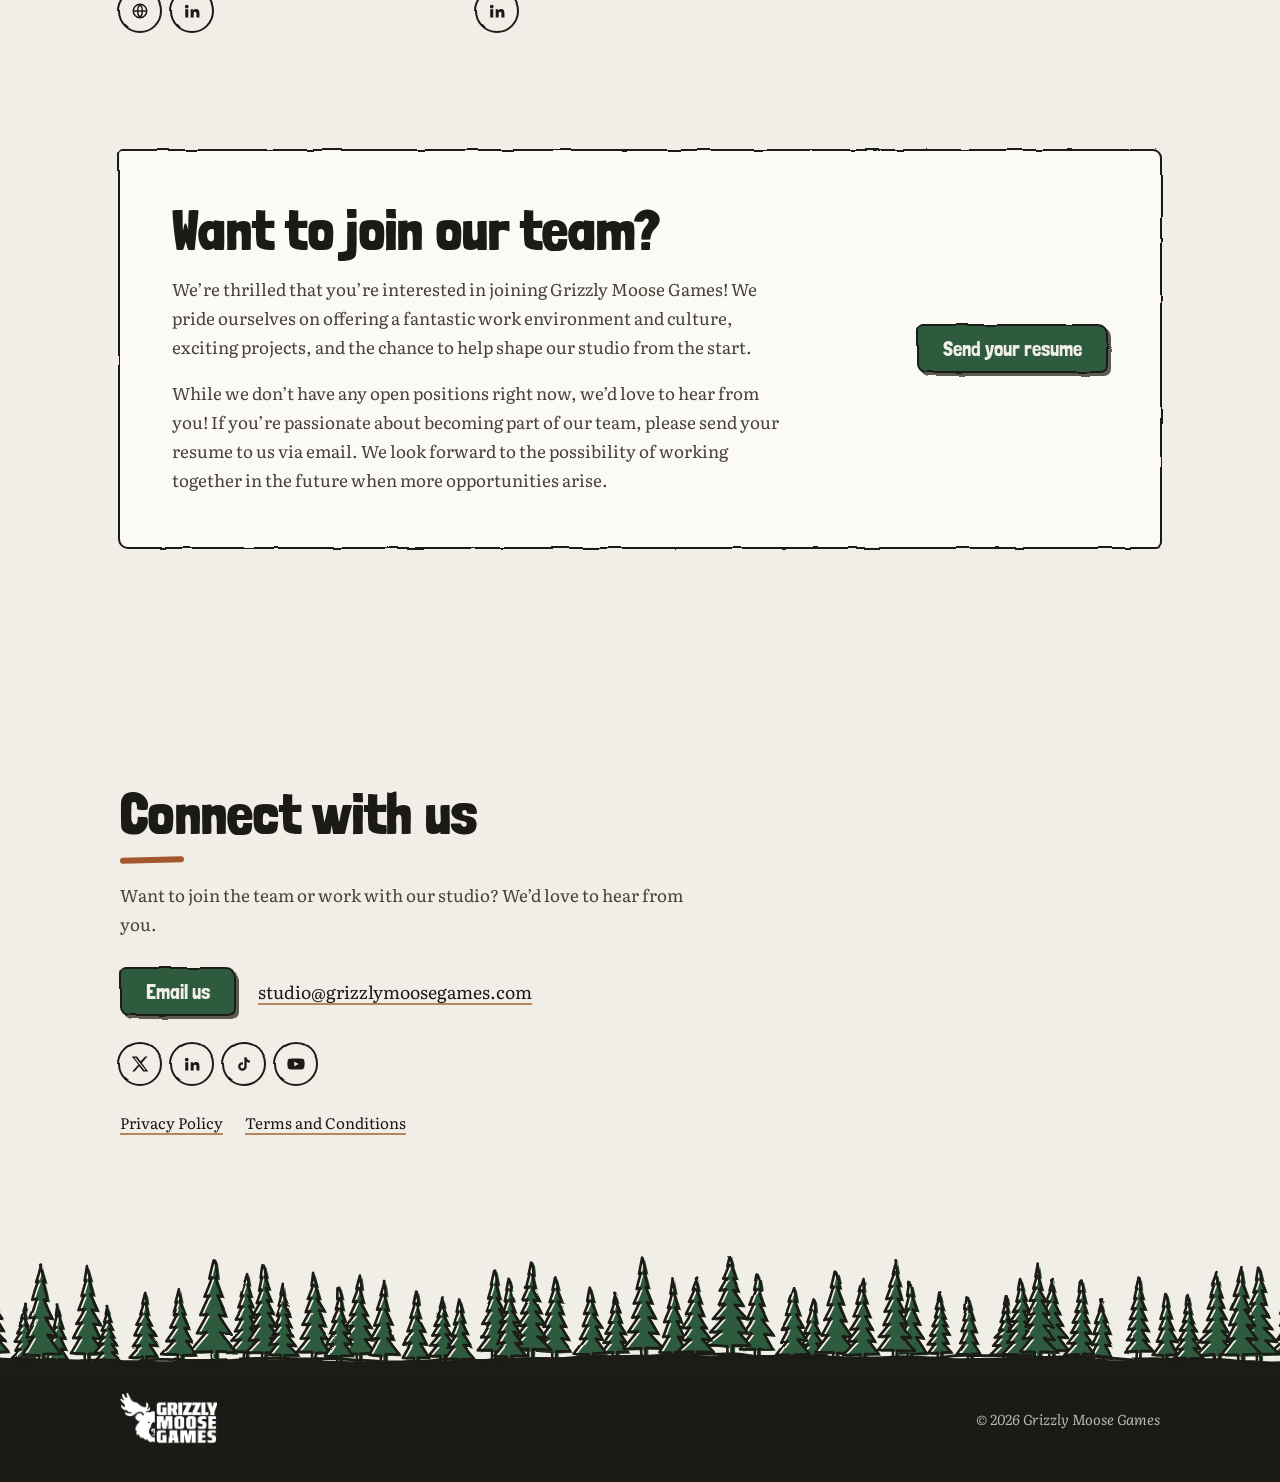
==== commit 0136620f: "Add YouTube link to the "Connect with us" socials Co-Authored-By: Claude Opus 5.5 <noreply@anthropic" ====
--- a/about.html
+++ b/about.html
@@ -93,7 +93,7 @@
     <h2 class="squiggle">Connect with us</h2>
     <p style="margin-top:18px">Want to join the team or work with our studio? We&rsquo;d love to hear from you.</p>
     <div class="contact-actions"><a class="btn" href="mailto:studio@grizzlymoosegames.com">Email us</a><a class="contact-email" href="mailto:studio@grizzlymoosegames.com">studio@grizzlymoosegames.com</a></div>
-    <div class="socials"><a class="ink" href="https://twitter.com/TheGrizzlyMoose" target="_blank" rel="noopener" aria-label="X / Twitter"><svg viewBox="0 0 24 24" fill="currentColor" aria-hidden="true"><path d="M18.9 2H22l-7.6 8.7L23 22h-6.8l-5.3-6.9L4.8 22H1.7l8.1-9.3L1 2h7l4.8 6.3L18.9 2Zm-1.2 18h1.7L6.4 3.9H4.6L17.7 20Z"/></svg></a><a class="ink" href="https://www.linkedin.com/company/grizzly-moose-games/" target="_blank" rel="noopener" aria-label="LinkedIn"><svg viewBox="0 0 24 24" fill="currentColor" aria-hidden="true"><path d="M4.98 3.5a2.5 2.5 0 1 1 0 5 2.5 2.5 0 0 1 0-5ZM3 9.75h4v11H3v-11Zm6.5 0h3.8v1.5h.05c.53-.95 1.83-1.95 3.77-1.95 4.03 0 4.78 2.55 4.78 5.87v5.58h-4v-4.95c0-1.18-.02-2.7-1.7-2.7-1.7 0-1.95 1.28-1.95 2.6v5.05h-4v-11Z"/></svg></a><a class="ink" href="https://www.tiktok.com/@grizzlymoosegames" target="_blank" rel="noopener" aria-label="TikTok"><svg viewBox="0 0 24 24" fill="currentColor" aria-hidden="true"><path d="M16.6 5.82A4.28 4.28 0 0 1 15.54 3h-3.09v12.4a2.59 2.59 0 0 1-2.59 2.5c-1.42 0-2.6-1.16-2.6-2.6 0-1.72 1.66-3.01 3.37-2.48V9.66c-3.45-.46-6.47 2.22-6.47 5.64 0 3.33 2.76 5.7 5.69 5.7 3.14 0 5.69-2.55 5.69-5.7V9.01a7.35 7.35 0 0 0 4.3 1.38V7.3s-1.88.09-3.24-1.48Z"/></svg></a></div>
+    <div class="socials"><a class="ink" href="https://twitter.com/TheGrizzlyMoose" target="_blank" rel="noopener" aria-label="X / Twitter"><svg viewBox="0 0 24 24" fill="currentColor" aria-hidden="true"><path d="M18.9 2H22l-7.6 8.7L23 22h-6.8l-5.3-6.9L4.8 22H1.7l8.1-9.3L1 2h7l4.8 6.3L18.9 2Zm-1.2 18h1.7L6.4 3.9H4.6L17.7 20Z"/></svg></a><a class="ink" href="https://www.linkedin.com/company/grizzly-moose-games/" target="_blank" rel="noopener" aria-label="LinkedIn"><svg viewBox="0 0 24 24" fill="currentColor" aria-hidden="true"><path d="M4.98 3.5a2.5 2.5 0 1 1 0 5 2.5 2.5 0 0 1 0-5ZM3 9.75h4v11H3v-11Zm6.5 0h3.8v1.5h.05c.53-.95 1.83-1.95 3.77-1.95 4.03 0 4.78 2.55 4.78 5.87v5.58h-4v-4.95c0-1.18-.02-2.7-1.7-2.7-1.7 0-1.95 1.28-1.95 2.6v5.05h-4v-11Z"/></svg></a><a class="ink" href="https://www.tiktok.com/@grizzlymoosegames" target="_blank" rel="noopener" aria-label="TikTok"><svg viewBox="0 0 24 24" fill="currentColor" aria-hidden="true"><path d="M16.6 5.82A4.28 4.28 0 0 1 15.54 3h-3.09v12.4a2.59 2.59 0 0 1-2.59 2.5c-1.42 0-2.6-1.16-2.6-2.6 0-1.72 1.66-3.01 3.37-2.48V9.66c-3.45-.46-6.47 2.22-6.47 5.64 0 3.33 2.76 5.7 5.69 5.7 3.14 0 5.69-2.55 5.69-5.7V9.01a7.35 7.35 0 0 0 4.3 1.38V7.3s-1.88.09-3.24-1.48Z"/></svg></a><a class="ink" href="https://www.youtube.com/@GrizzlyMooseGames" target="_blank" rel="noopener" aria-label="YouTube"><svg viewBox="0 0 24 24" fill="currentColor" aria-hidden="true"><path d="M23 7.2a3 3 0 0 0-2.1-2.1C19 4.6 12 4.6 12 4.6s-7 0-8.9.5A3 3 0 0 0 1 7.2 31 31 0 0 0 .5 12a31 31 0 0 0 .5 4.8 3 3 0 0 0 2.1 2.1c1.9.5 8.9.5 8.9.5s7 0 8.9-.5a3 3 0 0 0 2.1-2.1c.4-1.6.5-4.8.5-4.8s0-3.2-.5-4.8ZM9.7 15V9l5.8 3-5.8 3Z"/></svg></a></div>
     <div class="legal">
       <a href="https://drive.google.com/file/d/1nduabUN6V4QkfS0KIW_CZJ2iCi3Cf-N0/view?usp=sharing" target="_blank" rel="noopener">Privacy Policy</a>
       <a href="https://drive.google.com/file/d/1UUNl7Hhsi6tNqllL0GQW7Ek-KekqwpAL/view?usp=sharing" target="_blank" rel="noopener">Terms and Conditions</a>
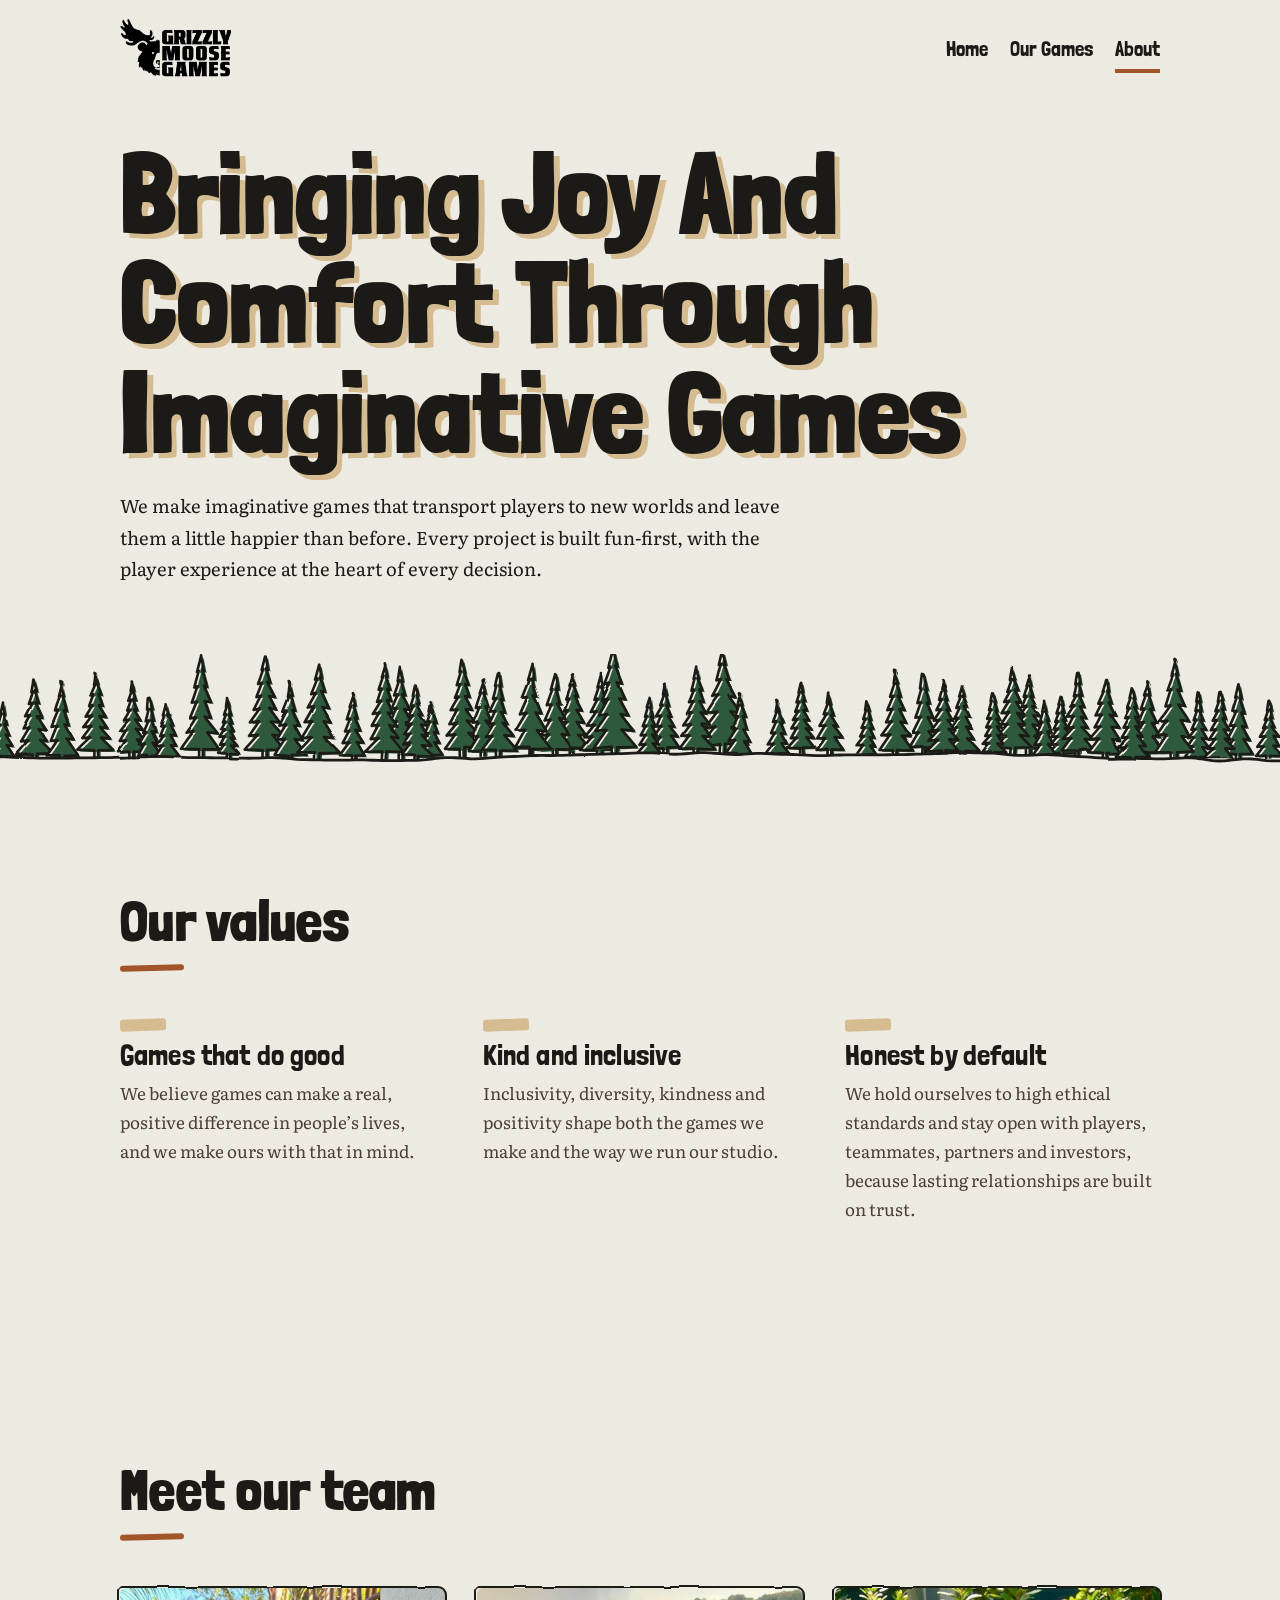
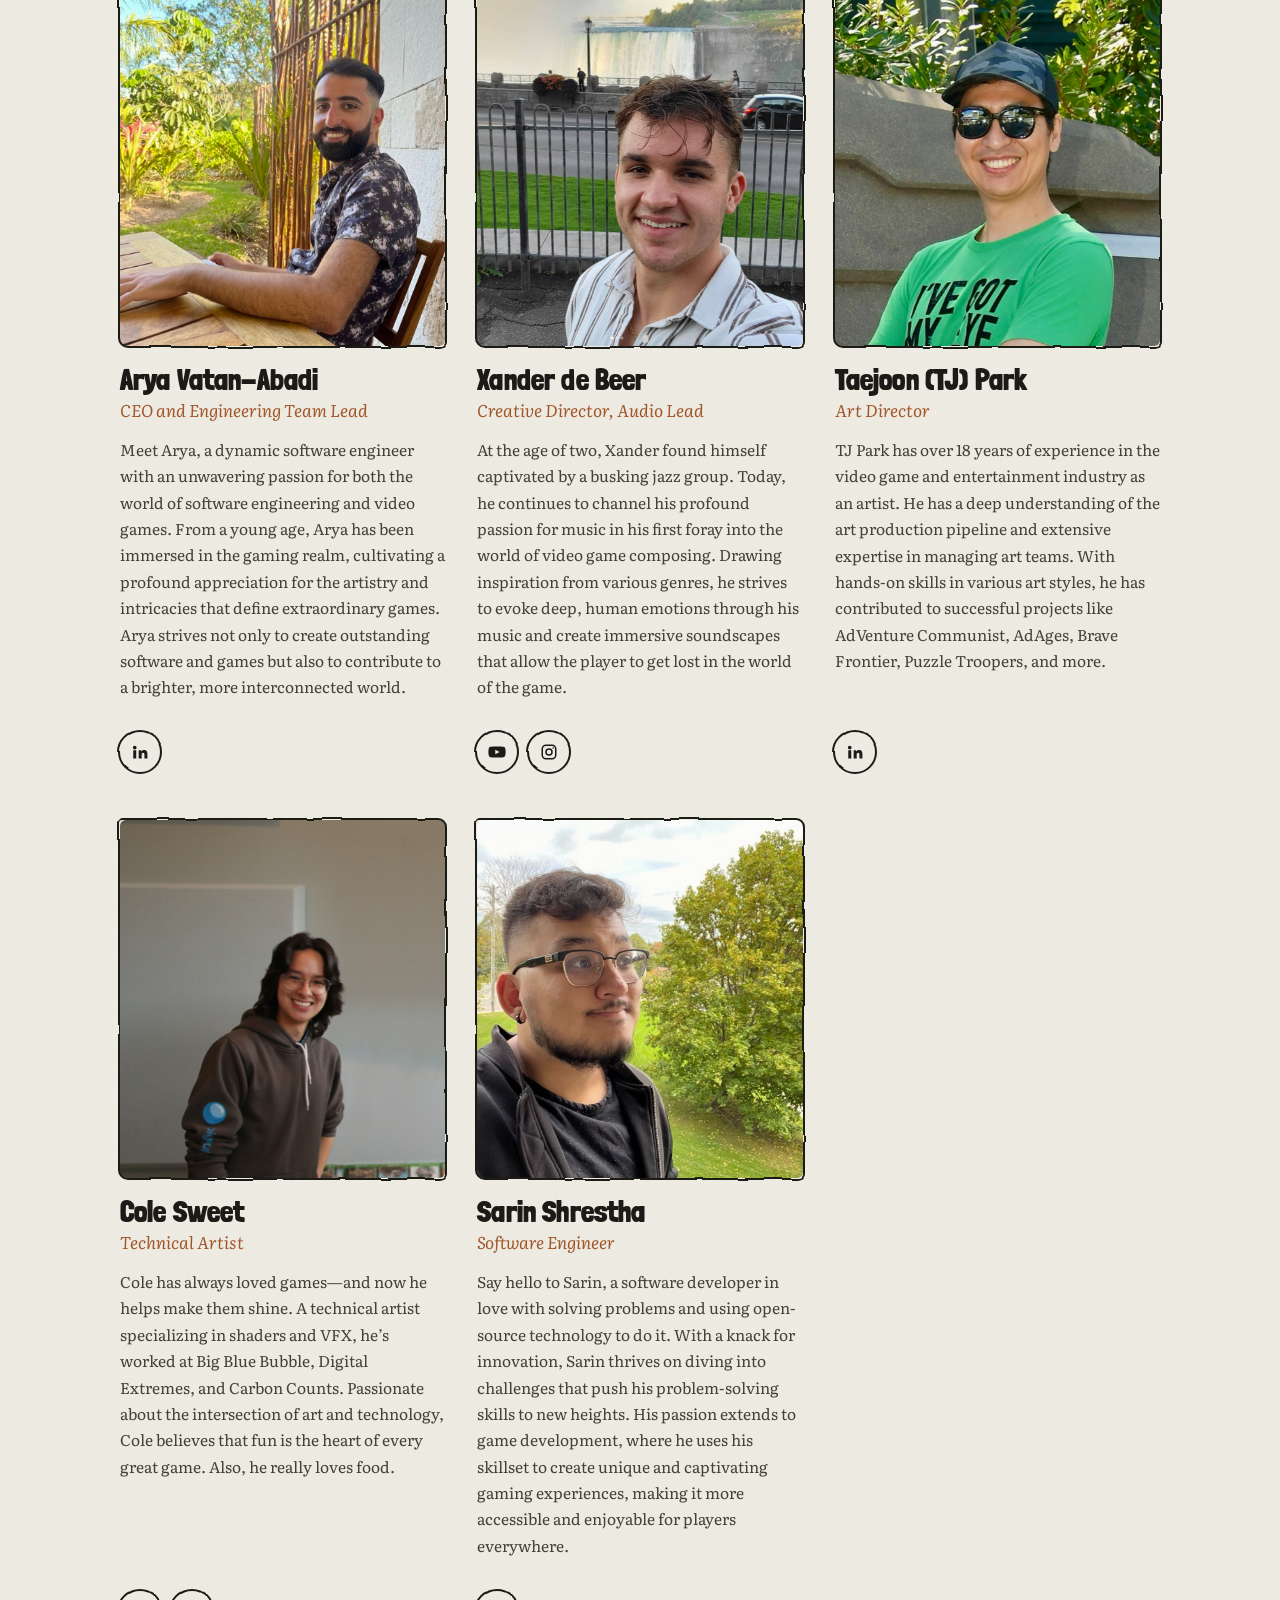
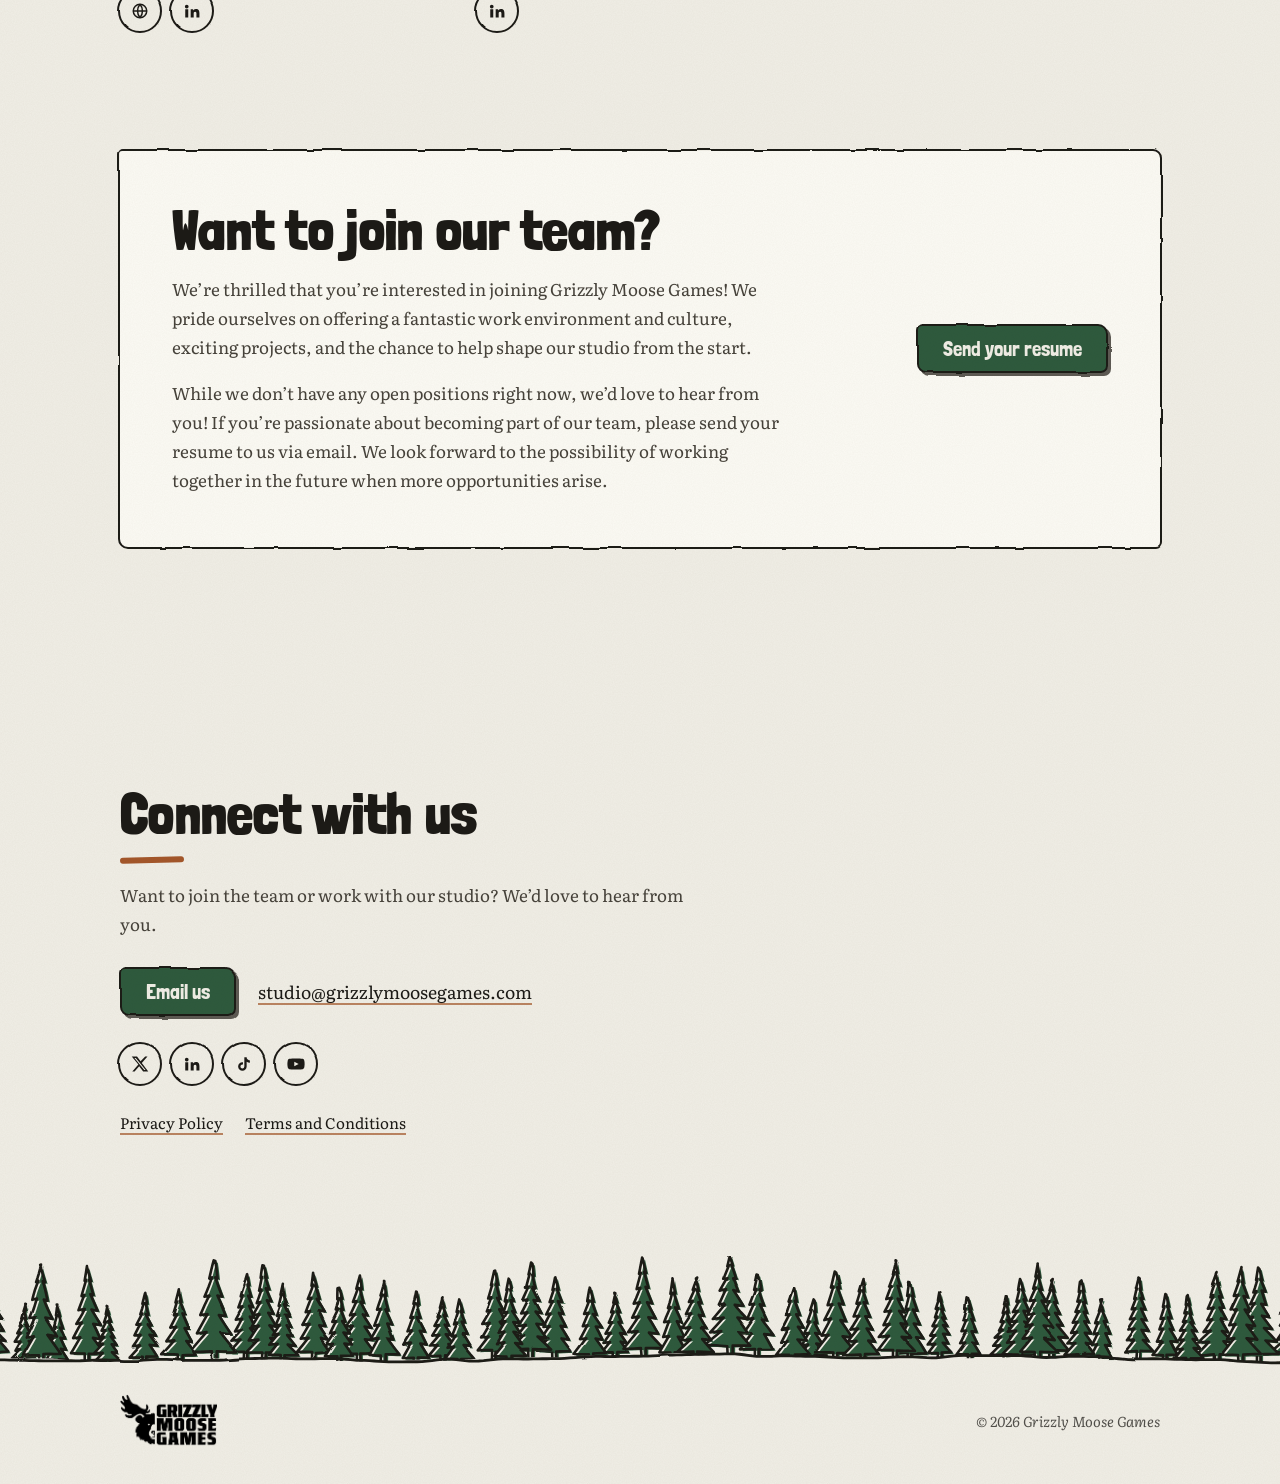
==== commit eee1e5f2: "Match iOS Safari's bars to the page and lighten the footer - The paper grain overlay was position: f" ====
--- a/about.html
+++ b/about.html
@@ -3,6 +3,7 @@
 <head>
 <meta charset="utf-8">
 <meta name="viewport" content="width=device-width, initial-scale=1, viewport-fit=cover">
+<meta name="theme-color" content="#edeae2">
 <title>About | Grizzly Moose Games</title>
 <meta name="description" content="Meet the team behind Grizzly Moose Games and BioRogue.">
 <link rel="icon" href="assets/img/gm-icon.png">
@@ -101,7 +102,7 @@
   </div>
 </section>
 <footer class="site-footer">
-  <canvas class="strip" data-draw="strip" data-ground="ink" data-seed="31" aria-hidden="true"></canvas>
+  <canvas class="strip" data-draw="strip" data-ground="paper" data-seed="31" aria-hidden="true"></canvas>
   <div class="footer-base">
     <div class="wrap">
       <a class="brand" href="index.html"><img class="lockup" src="assets/img/gm-lockup.png" alt="Grizzly Moose Games" width="796" height="444"></a>
--- a/css/style.css
+++ b/css/style.css
@@ -5,6 +5,7 @@
 :root {
   color-scheme: light;
   --paper: #f0eee6;
+  --paper-seen: #edeae2; /* paper as it reads under the grain; matches browser chrome to the page */
   --paper-2: #e5e2d4;
   --ink: #1c1a16;
   --ink-soft: #46423a;
@@ -25,7 +26,10 @@
 
 *, *::before, *::after { box-sizing: border-box; }
 
+html { background: var(--paper-seen); }
+
 body {
+  position: relative;
   margin: 0;
   background: var(--paper);
   color: var(--ink);
@@ -35,9 +39,9 @@
   overflow-x: hidden;
 }
 
-/* Paper grain */
+/* Paper grain. Not position: fixed, or iOS Safari tints its bars from this transparent layer */
 body::after {
-  content: ""; position: fixed; inset: 0; pointer-events: none; z-index: 100;
+  content: ""; position: absolute; inset: 0; pointer-events: none; z-index: 100;
   opacity: 0.18; mix-blend-mode: multiply;
   background-image: url("data:image/svg+xml,%3Csvg xmlns='http://www.w3.org/2000/svg' width='240' height='240'%3E%3Cfilter id='p'%3E%3CfeTurbulence type='fractalNoise' baseFrequency='0.9' numOctaves='2' stitchTiles='stitch'/%3E%3CfeColorMatrix values='0 0 0 0 0.5 0 0 0 0 0.45 0 0 0 0 0.38 0 0 0 0.55 0'/%3E%3C/filter%3E%3Crect width='100%25' height='100%25' filter='url(%23p)'/%3E%3C/svg%3E");
 }
@@ -227,19 +231,18 @@
 .contact-email { font-size: 1.1rem; overflow-wrap: anywhere; }
 .legal { display: flex; gap: 22px; flex-wrap: wrap; margin-top: 26px; font-size: 0.95rem; }
 
-/* ---------- Footer: treeline on an ink ground ---------- */
+/* ---------- Footer: treeline on a paper ground ---------- */
 .site-footer { position: relative; isolation: isolate; padding-top: 120px; }
 .site-footer .strip { top: 0; bottom: auto; }
-.footer-base { background: var(--ink); color: var(--paper); padding-block: 18px 36px; margin-top: -2px; }
+.footer-base { color: var(--ink); padding-block: 18px calc(36px + env(safe-area-inset-bottom)); }
 .footer-base .wrap { display: flex; justify-content: space-between; gap: 16px; flex-wrap: wrap; align-items: center; }
-.footer-base .brand, .footer-base .brand:hover { color: var(--paper); }
 .footer-base small { font-size: 0.9rem; font-style: italic; opacity: 0.75; }
 .band a.btn-paper, .band a.btn-paper:hover { color: var(--ink); }
 
 /* ---------- Studio lockup ---------- */
 .brand .lockup { width: auto; height: 62px; }
 .site-header.is-home .brand { visibility: hidden; }
-.footer-base .brand .lockup { height: 54px; filter: invert(1); }
+.footer-base .brand .lockup { height: 54px; }
 .hero-grid { display: grid; gap: clamp(28px, 4vw, 44px); justify-items: center; }
 .hero-grid > * { min-width: 0; }
 .hero .hero-title { margin: 0; max-width: none; }
